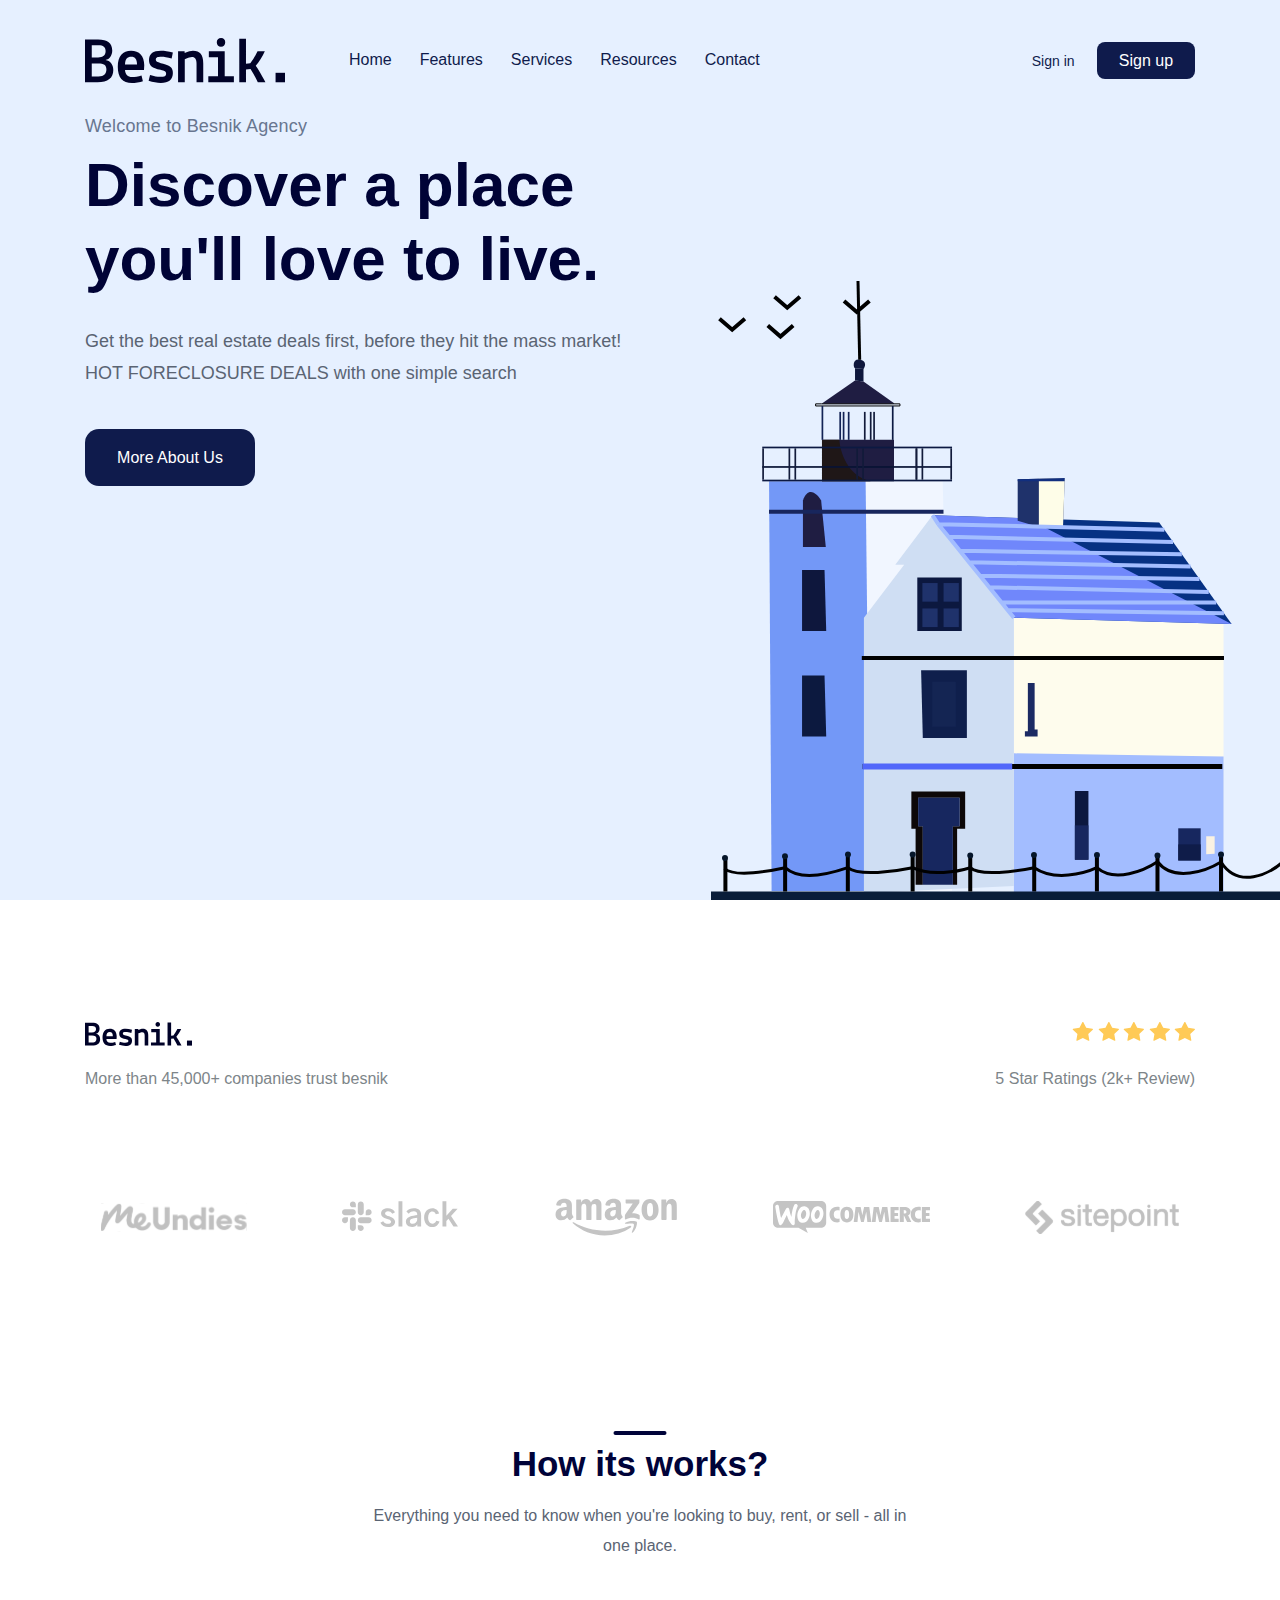
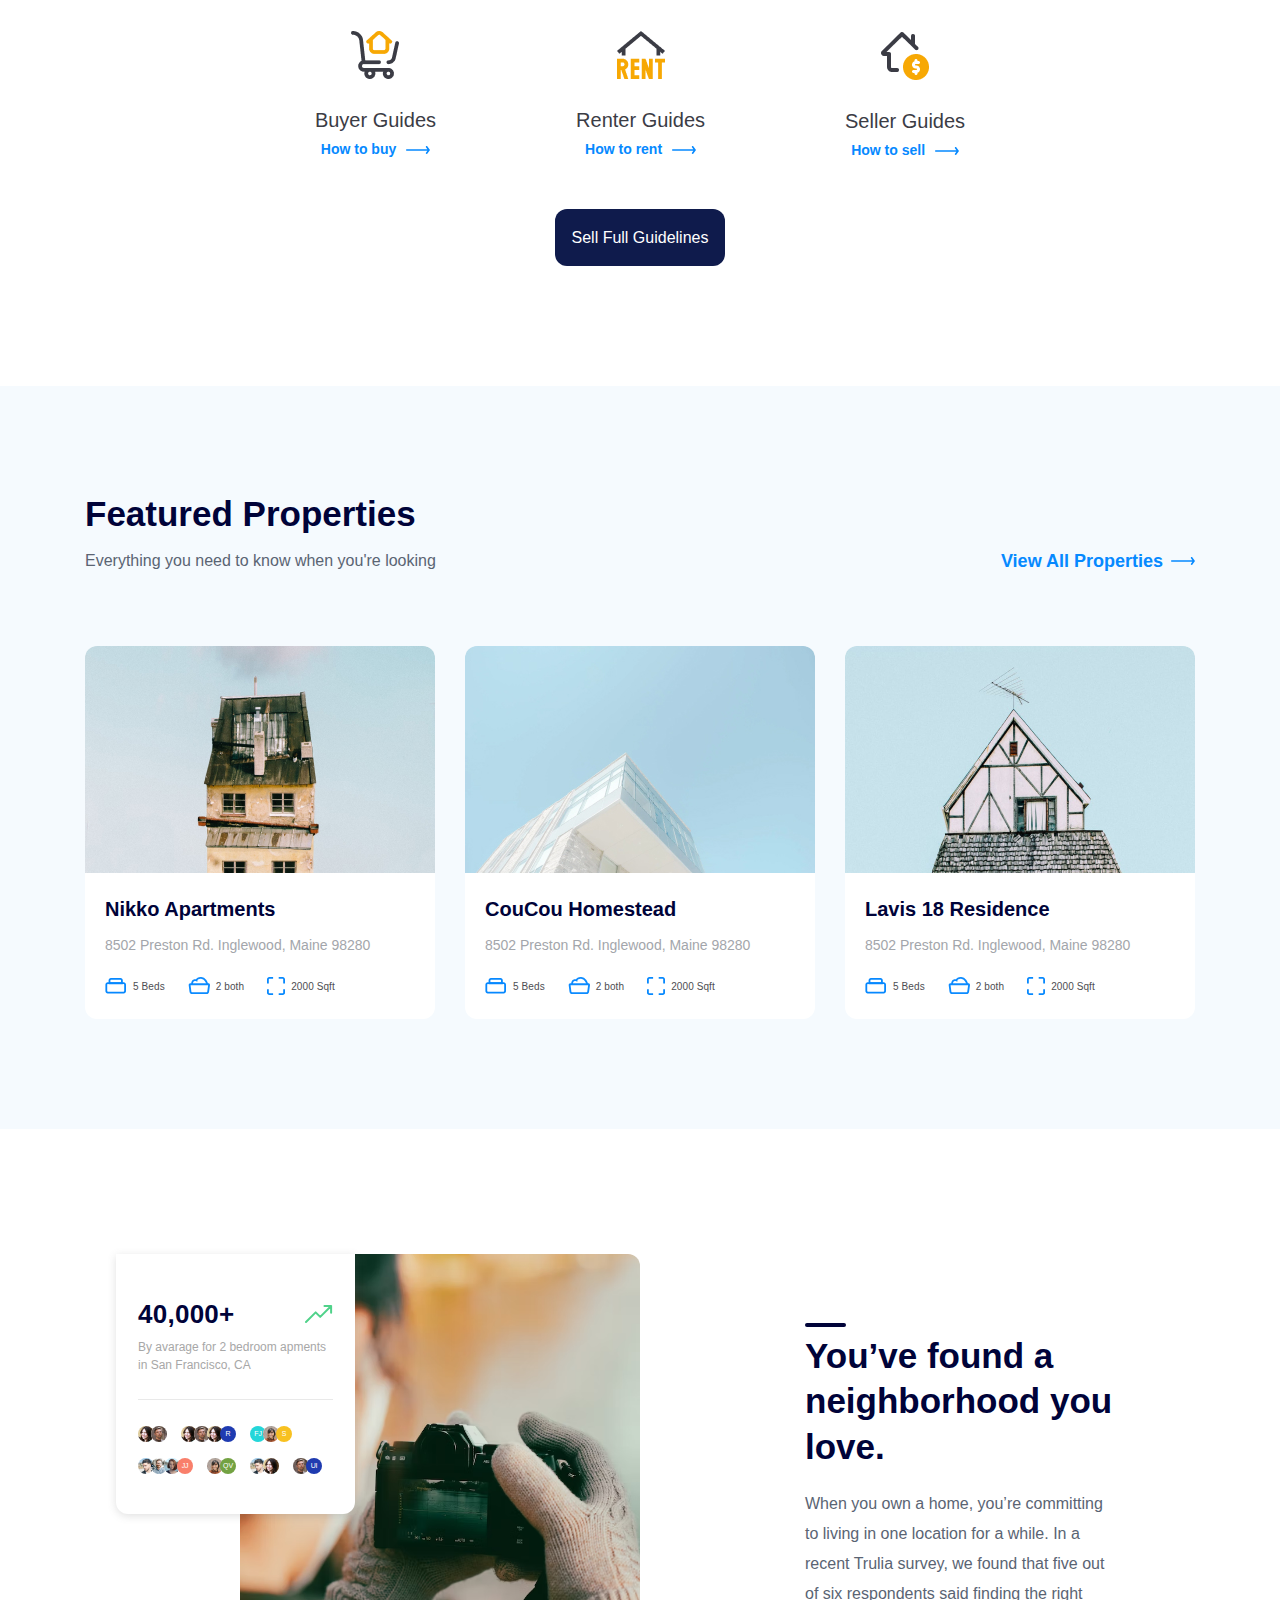
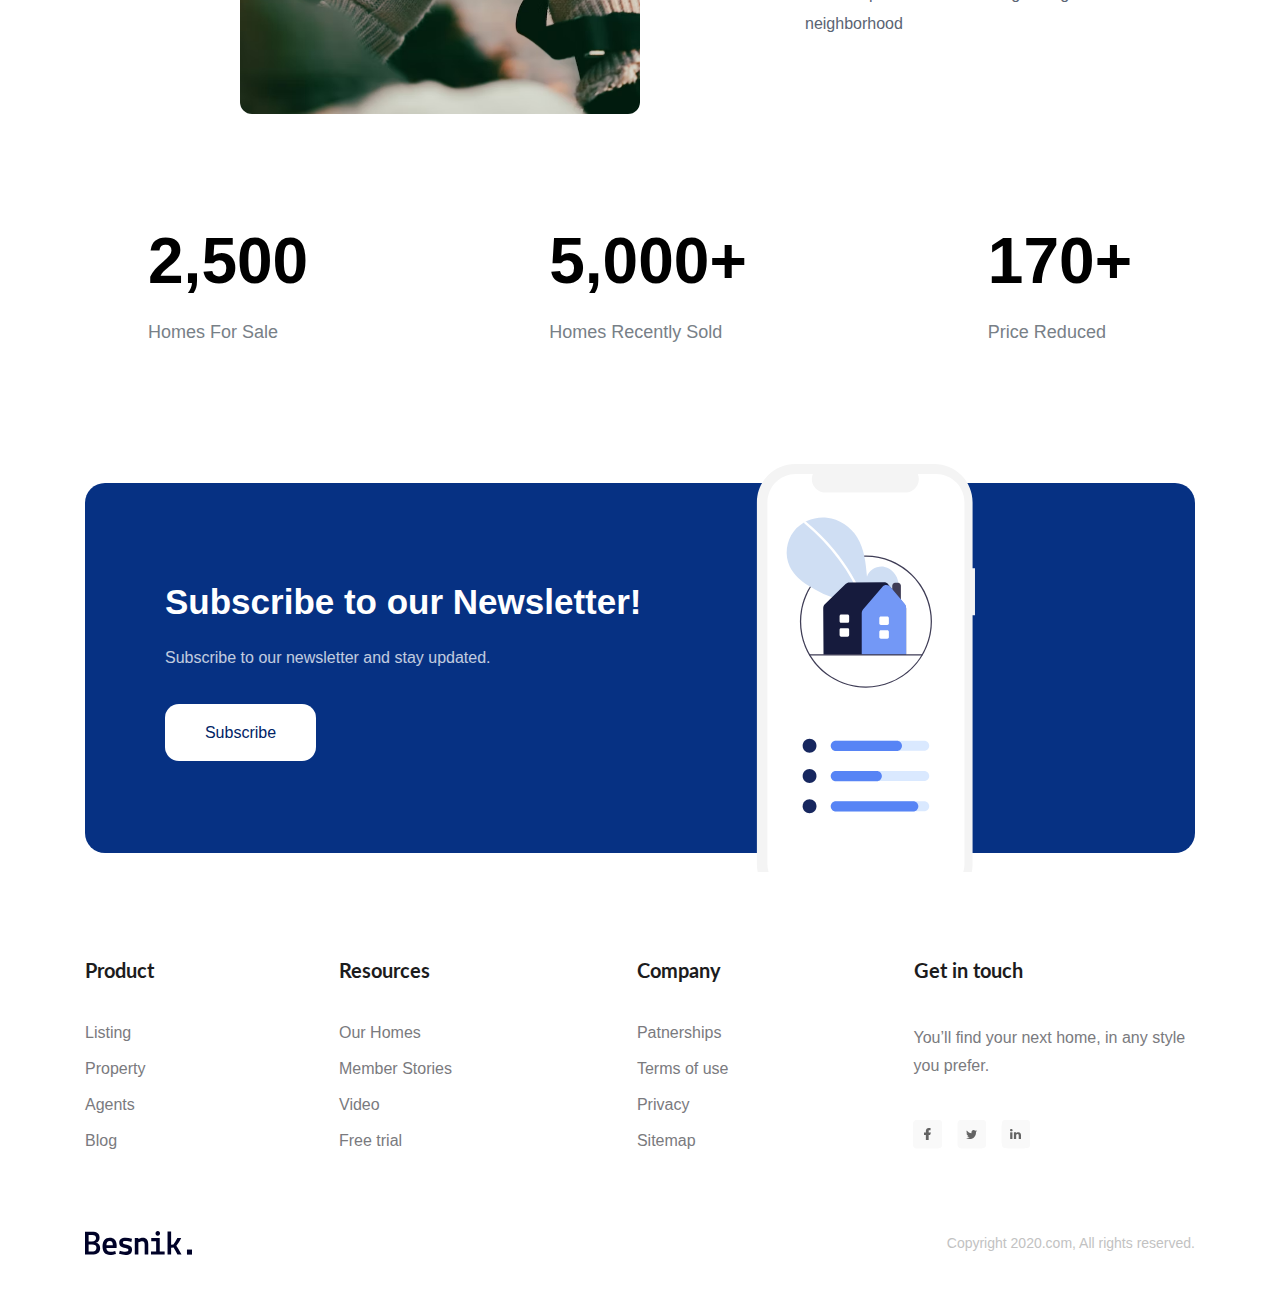
==== index.html @ 9bb5e550 "Initial commit" ====
<!DOCTYPE html>
<html lang="en">
  <head>
    <meta charset="UTF-8" />
    <meta http-equiv="X-UA-Compatible" content="IE=edge" />
    <meta name="viewport" content="width=device-width, initial-scale=1.0" />
    <title>Besnik</title>

    <!-- CSS Stylesheet -->
    <link rel="stylesheet" href="./assets/css/style.css" />

    <!-- Embed fonts -->
    <link rel="preconnect" href="https://fonts.googleapis.com" />
    <link rel="preconnect" href="https://fonts.gstatic.com" crossorigin />
    <link
      href="https://fonts.googleapis.com/css2?family=Lato:wght@700&display=swap"
      rel="stylesheet"
    />

    <!-- Icon -->
    <link rel="short icon" href="" />

    <!-- Font Awesome -->
    <link
      rel="stylesheet"
      href="https://cdnjs.cloudflare.com/ajax/libs/font-awesome/6.1.1/css/all.min.css"
    />
  </head>
  <body>
    <main>
      <!-- Header -->
      <header class="header">
        <div class="content">
          <nav class="navbar">
            <!-- Logo -->
            <img src="./assets/img/Logo.svg" alt="Besnik" width="200px" />

            <!-- Navigation -->
            <ul class="navbar__list">
              <li><a href="#!">Home</a></li>
              <li><a href="#!">Features</a></li>
              <li><a href="#!">Services</a></li>
              <li><a href="#!">Resources</a></li>
              <li><a href="#!">Contact</a></li>
            </ul>

            <!-- Action -->
            <div class="actions">
              <a href="#!" class="action-link">Sign in</a>
              <a href="#!" class="btn action-btn">Sign up</a>
            </div>
          </nav>

          <div class="hero">
            <div class="info">
              <p class="sub-title">Welcome to Besnik Agency</p>
              <h1 class="title">Discover a place you'll love to live.</h1>
              <p class="desc">
                Get the best real estate deals first, before they hit the mass
                market! HOT FORECLOSURE DEALS with one simple search
              </p>
              <a href="#!" class="btn hero-cta"> More About Us </a>
            </div>

            <img
              src="./assets/img/hero-img.svg"
              alt="Discover a place you'll love to live"
              class="hero-img"
            />
          </div>
        </div>
      </header>

      <!-- Clients -->
      <div class="clients">
        <div class="content">
          <div class="row">
            <!-- Logo -->
            <img src="./assets/img/Logo.svg" alt="Besnik" />

            <!-- Stars -->
            <div class="stars">
              <img src="./assets/img/star.svg" alt="star" />
              <img src="./assets/img/star.svg" alt="star" />
              <img src="./assets/img/star.svg" alt="star" />
              <img src="./assets/img/star.svg" alt="star" />
              <img src="./assets/img/star.svg" alt="star" />
            </div>
          </div>

          <div class="row row-desc">
            <p class="desc">More than 45,000+ companies trust besnik</p>
            <p class="desc">5 Star Ratings (2k+ Review)</p>
          </div>

          <div class="images">
            <img src="./assets/img/unides.svg" alt="client_1" />
            <img src="./assets/img/slack.svg" alt="client_2" />
            <img src="./assets/img/amazon.svg" alt="client_3" />
            <img src="./assets/img/commerce.svg" alt="client_4" />
            <img src="./assets/img/sitepoint.svg" alt="client_5" />
          </div>
        </div>
      </div>

      <!-- Guides -->
      <div class="guides">
        <div class="content">
          <h2 class="sub-title">How its works?</h2>
          <p class="desc">
            Everything you need to know when you're looking to buy, rent, or
            sell - all in one place.
          </p>

          <!-- List guide -->
          <ul class="guide-list">
            <li class="guide-item">
              <img
                src="./assets/img/Buyer_Guides.png"
                alt="Buyer"
                class="icon"
              />
              <h3 class="title">Buyer Guides</h3>
              <a href="#!" class="guide-item__link">
                <span>How to buy</span>
                <img
                  src="./assets/img/arrow_right.svg"
                  alt="Arrow right"
                  class="arrow"
                />
              </a>
            </li>
            <li class="guide-item">
              <img
                src="./assets/img/Renter_Guides.png"
                alt="Renter"
                class="icon"
              />
              <h3 class="title">Renter Guides</h3>
              <a href="#!" class="guide-item__link">
                <span>How to rent</span>
                <img
                  src="./assets/img/arrow_right.svg"
                  alt="Arrow right"
                  class="arrow"
                />
              </a>
            </li>
            <li class="guide-item">
              <img
                src="./assets/img/Seller_Guides.png"
                alt="Seller"
                class="icon"
              />
              <h3 class="title">Seller Guides</h3>
              <a href="#!" class="guide-item__link">
                <span>How to sell</span>
                <img
                  src="./assets/img/arrow_right.svg"
                  alt="Arrow right"
                  class="arrow"
                />
              </a>
            </li>
          </ul>

          <div class="guide-cta">
            <a href="#!" class="btn">Sell Full Guidelines</a>
          </div>
        </div>
      </div>

      <!-- Featured -->
      <div class="featured">
        <div class="content">
          <header>
            <h2 class="sub-title">Featured Properties</h2>
            <div class="row">
              <p class="desc">
                Everything you need to know when you're looking
              </p>
              <a href="#!" class="link">
                <span>View All Properties</span>
                <img
                  src="./assets/img/arrow_right.svg"
                  alt="arrow"
                  class="arrow"
                />
              </a>
            </div>
          </header>

          <div class="list">
            <!-- Featured item 1 -->
            <div class="item">
              <a href="#!" class="line-clamp">
                <img
                  src="./assets/img/featured-1.jpg"
                  alt="Nikko Apartments"
                  class="thumb"
                />
              </a>
              <div class="body">
                <h3 class="title">
                  <a href="#!">Nikko Apartments</a>
                </h3>
                <p class="desc line-clamp">
                  8502 Preston Rd. Inglewood, Maine 98280
                </p>
                <div class="info">
                  <img src="./assets/img/beds.svg" alt="" class="icon" />
                  <span class="label">5 Beds</span>

                  <img src="./assets/img/both.svg" alt="" class="icon" />
                  <span class="label">2 both</span>

                  <img src="./assets/img/sqft.svg" alt="" class="icon" />
                  <span class="label">2000 Sqft</span>
                </div>
              </div>
            </div>
            <!-- Featured item 2 -->
            <div class="item">
              <a href="#!">
                <img
                  src="./assets/img/featured-2.jpg"
                  alt="Nikko Apartments"
                  class="thumb"
                />
              </a>
              <div class="body">
                <h3 class="title">
                  <a href="#!">CouCou Homestead</a>
                </h3>
                <p class="desc line-clamp">
                  8502 Preston Rd. Inglewood, Maine 98280
                </p>
                <div class="info">
                  <img src="./assets/img/beds.svg" alt="" class="icon" />
                  <span class="label">5 Beds</span>

                  <img src="./assets/img/both.svg" alt="" class="icon" />
                  <span class="label">2 both</span>

                  <img src="./assets/img/sqft.svg" alt="" class="icon" />
                  <span class="label">2000 Sqft</span>
                </div>
              </div>
            </div>
            <!-- Featured item 3 -->
            <div class="item">
              <a href="#!">
                <img
                  src="./assets/img/featured-3.jpg"
                  alt="Nikko Apartments"
                  class="thumb"
                />
              </a>
              <div class="body">
                <h3 class="title">
                  <a href="#!">Lavis 18 Residence</a>
                </h3>
                <p class="desc line-clamp">
                  8502 Preston Rd. Inglewood, Maine 98280
                </p>
                <div class="info">
                  <img src="./assets/img/beds.svg" alt="" class="icon" />
                  <span class="label">5 Beds</span>

                  <img src="./assets/img/both.svg" alt="" class="icon" />
                  <span class="label">2 both</span>

                  <img src="./assets/img/sqft.svg" alt="" class="icon" />
                  <span class="label">2000 Sqft</span>
                </div>
              </div>
            </div>
          </div>
        </div>
      </div>

      <!-- Stats -->
      <div class="stats">
        <div class="content">
          <div class="row">
            <div class="img-block">
              <img
                class="image"
                src="./assets/img/stats.avif"
                alt="You’ve found a neighborhood you love."
              />

              <!-- Trend -->
              <div class="stats-trend">
                <div class="row">
                  <strong class="value">40,000+</strong>
                  <img
                    src="./assets/img/arrow-trend-up.svg"
                    alt="arrow-trend-up"
                    class="icon"
                  />
                </div>
                <p class="desc">
                  By avarage for 2 bedroom apments in San Francisco, CA
                </p>
                <div class="separate"></div>
                <div class="avatar-block">
                  <div class="avatar-group">
                    <img
                      src="./assets/img/avatar-1.jpg"
                      alt="avatar-1"
                      class="avatar"
                    />
                    <img
                      src="./assets/img/avatar-2.jpg"
                      alt="avatar-2"
                      class="avatar"
                    />
                  </div>
                  <div class="avatar-group">
                    <img
                      src="./assets/img/avatar-1.jpg"
                      alt="avatar-1"
                      class="avatar"
                    />
                    <img
                      src="./assets/img/avatar-2.jpg"
                      alt="avatar-2"
                      class="avatar"
                    />
                    <img
                      src="./assets/img/avatar-1.jpg"
                      alt="avatar-3"
                      class="avatar"
                    />
                    <div class="avatar" style="--bg-color: #1f3bb1">R</div>
                  </div>
                  <div class="avatar-group">
                    <div class="avatar" style="--bg-color: #24d6d9">FJ</div>
                    <img
                      src="./assets/img/avatar-6.jpg"
                      alt=""
                      class="avatar"
                    />
                    <div class="avatar" style="--bg-color: #f8c120">S</div>
                  </div>
                  <div class="avatar-group">
                    <img
                      src="./assets/img/avatar-5.jpg"
                      alt=""
                      class="avatar"
                    />
                    <img
                      src="./assets/img/avatar-4.jpg"
                      alt=""
                      class="avatar"
                    />
                    <img
                      src="./assets/img/avatar-3.jpg"
                      alt=""
                      class="avatar"
                    />
                    <div class="avatar" style="--bg-color: #f97f6b">JJ</div>
                  </div>
                  <div class="avatar-group">
                    <img
                      src="./assets/img/avatar-6.jpg"
                      alt=""
                      class="avatar"
                    />
                    <div class="avatar" style="--bg-color: #73a242">QV</div>
                  </div>
                  <div class="avatar-group">
                    <img
                      src="./assets/img/avatar-5.jpg"
                      alt=""
                      class="avatar"
                    />
                    <img
                      src="./assets/img/avatar-1.jpg"
                      alt=""
                      class="avatar"
                    />
                  </div>
                  <div class="avatar-group">
                    <img
                      src="./assets/img/avatar-2.jpg"
                      alt=""
                      class="avatar"
                    />
                    <div class="avatar" style="--bg-color: #1f3bb0">UI</div>
                  </div>
                </div>
              </div>
            </div>

            <div class="info">
              <h2 class="sub-title">You’ve found a neighborhood you love.</h2>
              <p class="desc">
                When you own a home, you’re committing to living in one location
                for a while. In a recent Trulia survey, we found that five out
                of six respondents said finding the right neighborhood
              </p>
            </div>
          </div>

          <div class="row row-qty">
            <div class="qty-item">
              <strong class="qty">2,500</strong>
              <p class="qty-desc">Homes For Sale</p>
            </div>
            <div class="qty-item">
              <strong class="qty">5,000+</strong>
              <p class="qty-desc">Homes Recently Sold</p>
            </div>
            <div class="qty-item">
              <strong class="qty">170+</strong>
              <p class="qty-desc">Price Reduced</p>
            </div>
          </div>
        </div>
      </div>

      <!-- Subscription -->
      <div class="subscription">
        <div class="content">
          <div class="body">
            <div class="info">
              <h2 class="sub-title line-clamp">Subscribe to our Newsletter!</h2>
              <p class="desc line-clamp" style="--line-clamp: 3">
                Subscribe to our newsletter and stay updated.
              </p>
              <a href="#!" class="btn">Subscribe</a>
            </div>
            <img src="./assets/img/newletter.svg" alt="" class="image" />
          </div>
        </div>
      </div>

      <!-- Footer -->
      <footer class="footer">
        <div class="content">
          <!-- footer top -->
          <div class="row row-top">
            <!-- Product column -->
            <div class="column">
              <h3 class="heading">Product</h3>
              <ul class="list">
                <li class="item">
                  <a href="" class="link">Listing</a>
                </li>
                <li class="item">
                  <a href="" class="link">Property</a>
                </li>
                <li class="item">
                  <a href="" class="link">Agents</a>
                </li>
                <li class="item">
                  <a href="" class="link">Blog</a>
                </li>
              </ul>
            </div>
            <!-- Resources column -->
            <div class="column">
              <h3 class="heading">Resources</h3>
              <ul class="list">
                <li class="item">
                  <a href="" class="link">Our Homes</a>
                </li>
                <li class="item">
                  <a href="" class="link">Member Stories</a>
                </li>
                <li class="item">
                  <a href="" class="link">Video</a>
                </li>
                <li class="item">
                  <a href="" class="link">Free trial</a>
                </li>
              </ul>
            </div>
            <!-- Company column -->
            <div class="column">
              <h3 class="heading">Company</h3>
              <ul class="list">
                <li class="item">
                  <a href="" class="link">Patnerships</a>
                </li>
                <li class="item">
                  <a href="" class="link">Terms of use</a>
                </li>
                <li class="item">
                  <a href="" class="link">Privacy</a>
                </li>
                <li class="item">
                  <a href="" class="link">Sitemap</a>
                </li>
              </ul>
            </div>
            <div class="column">
              <h3 class="heading">Get in touch</h3>
              <p class="desc">
                You’ll find your next home, in any style you prefer.
              </p>
              <div class="social">
                <a href="#!" class="social-link">
                  <img src="./assets/img/facebook.svg" alt="" />
                </a>
                <a href="#!" class="social-link">
                  <img src="./assets/img/twitter.svg" alt="" />
                </a>
                <a href="#!" class="social-link">
                  <img src="./assets/img/linkendln.svg" alt="" />
                </a>
              </div>
            </div>
          </div>

          <!-- footer top -->
          <div class="row row-bottom">
            <img src="./assets/img/Logo.svg" alt="Besnik." class="logo" />
            <p class="copyright">Copyright 2020.com, All rights reserved.</p>
          </div>
        </div>
      </footer>

    </main>
  </body>
</html>
---- assets/css/style.css ----
* {
  box-sizing: border-box;
  padding: 0;
  margin: 0;
}

:root {
  --primary-color: #0f1b4c;
}

html {
  font-size: 62.5%;
}

body {
  font-size: 1.6rem;
  font-family: "Poppins", sans-serif;
}

a {
  text-decoration: none;
}

ul {
  list-style: none;
}

.btn {
  display: inline-block;
  min-width: 98px;
  background-color: var(--primary-color);
  border-radius: 14px;
  font-weight: 500;
  font-size: 1.6rem;
  line-height: 2.1rem;
  text-align: center;
  color: #fff;
  padding: 18px 16px;
}

.btn:hover {
  opacity: 0.9;
}

.line-clamp {
  display: -webkit-box;
  -webkit-line-clamp: var(--line-clamp, 2);
  -webkit-box-orient: vertical;
  overflow: hidden;
}

/* Common */
.content {
  width: 1110px;
  max-width: calc(100% - 48px);
  margin: 0 auto;
}

/* ----------------------
        HEADER
------------------------*/
.header {
  position: relative;
  background-color: #e6f0ff;
  height: 100vh;
}

.navbar {
  display: flex;
  align-items: center;
  padding-top: 38px;
}

.navbar__list {
  display: flex;
  margin-left: 50px;
}

.navbar__list > li > a {
  font-weight: 500;
  font-size: 1.6rem;
  color: var(--primary-color);
  display: block;
  padding: 8px 14px;
}

.navbar__list > li > a:hover {
  text-decoration: underline;
  color: red;
}

.navbar .actions {
  margin-left: auto;
}

.navbar .action-link {
  font-weight: 500;
  font-size: 1.4rem;
  color: var(--primary-color);
}

.navbar .action-btn {
  padding: 8px 16px;
  margin-left: 18px;
  border-radius: 8px;
}

.hero {
  margin-top: 30px;
}

.hero .info {
  width: 51%;
}

.hero .sub-title {
  font-weight: 500;
  font-size: 1.8rem;
  line-height: 1.5;
  letter-spacing: 0.01em;
  color: #687690;
}

.hero .title {
  margin-top: 8px;
  font-weight: 700;
  font-size: 6.2rem;
  line-height: 1.19;
  color: #000336;
}

.hero .desc {
  margin-top: 30px;
  font-weight: 400;
  font-size: 1.8rem;
  line-height: 1.78;
  color: #5a6473;
}

.hero-cta {
  min-width: 170px;
  margin-top: 40px;
}

.hero-img {
  position: absolute;
  right: calc((100vw - 1110px) / 2 - 100px);
  bottom: 0;
}

/* ----------------------
        CLIENTS
------------------------*/
.clients {
  margin-top: 79px;
  padding: 43px 0 64px;
}

.clients .row {
  display: flex;
  justify-content: space-between;
}

.clients .desc {
  font-weight: 500;
  font-size: 1.6rem;
  line-height: 1.25;
  color: #7d8589;
}

.clients .row-desc {
  margin-top: 23px;
}

.clients .images {
  display: flex;
  align-items: center;
  justify-content: space-between;
  margin-top: 96px;
}

.clients .images > img {
  padding: 12px 16px;
  border-radius: 10px;
}

.clients .images > img:hover {
  box-shadow: rgba(50, 50, 93, 0.25) 0px 50px 100px -20px,
    rgba(0, 0, 0, 0.3) 0px 30px 60px -30px,
    rgba(10, 37, 64, 0.35) 0px -2px 6px 0px inset;
}

/* ----------------------
        GUIDES
------------------------*/
.guides {
  margin-top: 40px;
  padding: 93px 0 79px;
}

.guides .sub-title {
  position: relative;
  font-weight: 600;
  font-size: 3.5rem;
  line-height: 1;
  text-align: center;
  color: #000339;
}

.guides .sub-title::before {
  content: "";
  position: absolute;
  top: -15px;
  display: inline-block;
  width: 53px;
  height: 4px;
  border-radius: 12px;
  background-color: #000339;
  left: 50%;
  transform: translateX(-50%);
}

.guides .desc {
  width: 540px;
  max-width: 100%;
  margin: 20px auto 0;
  font-weight: 400;
  font-size: 1.6rem;
  line-height: 1.88;
  text-align: center;
  color: #5a6473;
}

.guide-list {
  display: flex;
  margin-top: 70px;
  justify-content: center;
}

.guide-item {
  margin: 0 70px;
  text-align: center;
}

.guide-item .title {
  margin-top: 26px;
  font-weight: 500;
  font-size: 2rem;
  line-height: 1.1;
  color: #3b3c45;
}

.guide-item__link {
  margin-top: 10px;
  display: inline-block;
  font-weight: 600;
  font-size: 1.4rem;
  color: #0689ff;
}

.guide-item .arrow {
  margin-left: 6px;
}

.guide-cta {
  display: flex;
  justify-content: center;
  margin-top: 50px;
}

.guide-cta .btn {
  min-width: 170px;
  border-radius: 12px;
}

/* ----------------------
        FEATURED
------------------------*/
.featured {
  margin-top: 41px;
  padding: 110px 0;
  background: #f5fafe;
}

.featured .sub-title {
  font-weight: 600;
  font-size: 3.5rem;
  line-height: 1;
  color: #000339;
}

.featured .row {
  display: flex;
  justify-content: space-between;
  margin-top: 15px;
}

.featured .desc {
  font-weight: 400;
  font-size: 1.6rem;
  line-height: 1.88;
  color: #5a6473;
}

.featured .link {
  display: flex;
  align-items: center;
  font-weight: 600;
  font-size: 1.8rem;
  color: #0689ff;
}

.featured .link .arrow {
  margin-left: 8px;
}

.featured .list {
  display: flex;
  gap: 30px;
  margin-top: 70px;
}

.featured .item {
  flex: 1;
  background: #fff;
  border-radius: 12px;
}

.featured .item > a {
  display: block;
  overflow: hidden;
  border-top-left-radius: 12px;
  border-top-right-radius: 12px;
}

.featured .item .thumb {
  width: 100%;
  height: 227px;
  object-fit: cover;
}

.featured .item .thumb:hover {
  transform: scale(1.2);
}

.featured .item .body {
  padding: 17px 20px 24px;
}

.featured .item .title a {
  font-weight: 600;
  font-size: 2rem;
  line-height: 1.5;
  color: #000339;
}

.featured .item .desc {
  --line-clamp: 3;
  margin-top: 11px;
  font-weight: 500;
  font-size: 1.4rem;
  line-height: 1.5;
  color: #a3a6ab;
  word-break: break-all;
}

.featured .item .info {
  display: flex;
  align-items: center;
  margin-top: 21px;
}

.featured .item .icon {
  margin-left: 23px;
}

.featured .item .icon:first-child {
  margin-left: 0;
}

.featured .item .label {
  margin-left: 6px;
  font-weight: 500;
  font-size: 1rem;
  letter-spacing: 0.01em;
  color: #4d4d52;
}

/* ----------------------
        STATS
------------------------*/
.stats {
  margin-top: 75px;
  padding: 50px 0;
}

.stats .content {
  width: 1048px;
}

.stats .row {
  display: flex;
}

.stats .img-block,
.stats .info {
  width: 50%;
}

.stats .img-block {
  position: relative;
}

.stats .info {
  padding: 79px 0 0 165px;
}

.stats-trend {
  position: absolute;
  width: 239px;
  top: 0;
  left: 0;
  border-radius: 0px 0px 12px 12px;
  padding: 45px 22px 40px;
  background: #fff;
  box-shadow: rgba(99, 99, 99, 0.2) 0px 2px 8px 0px;
}

.stats-trend .value {
  font-weight: 700;
  font-size: 2.6rem;
  letter-spacing: 0.01em;
  color: #000339;
}

.stats-trend .icon {
  margin-left: auto;
}

.stats-trend .desc {
  margin-top: 8px;
  font-weight: 400;
  font-size: 1.2rem;
  line-height: 1.5;
  color: #a7a7a7;
}

.stats-trend .separate {
  height: 1.2px;
  margin-top: 25px;
  background-color: #e9e9e9;
}

.stats-trend .avatar-block {
  margin-top: 26px;
  display: flex;
  flex-wrap: wrap;
  gap: 16px 14px;
}

.stats-trend .avatar-group {
  display: flex;
}

.stats-trend .avatar {
  width: 16px;
  height: 16px;
  margin-left: -3px;
  object-fit: cover;
  border-radius: 50%;
  background: var(--bg-color, #fff);
  font-weight: 450;
  font-size: 0.7rem;
  line-height: 16px;
  text-align: center;
  letter-spacing: -0.02em;
  color: #ffffff;
}

.stats .avatar:first-child {
  margin-left: 0;
}

.stats .img-block .image {
  display: block;
  margin-left: auto;
  width: 400px;
  height: 460px;
  border-radius: 12px;
  object-fit: cover;
}

.stats .sub-title {
  position: relative;
  font-weight: 600;
  font-size: 3.5rem;
  line-height: 1.29;
  color: #000339;
}

.stats .sub-title::before {
  position: absolute;
  left: 0;
  top: -10px;
  content: "";
  display: block;
  width: 41px;
  height: 4px;
  border-radius: 12px;
  background: #000339;
}

.stats .info .desc {
  width: 309px;
  margin-top: 20px;
  font-weight: 400;
  font-size: 1.6rem;
  line-height: 1.88;
  color: #5a6473;
}

.stats .row-qty {
  margin-top: 110px;
  justify-content: space-between;
  padding: 0 32px;
}

.stats .qty {
  font-weight: 600;
  font-size: 6.4rem;
  color: #000;
}

.stats .qty-desc {
  margin-top: 24px;
  font-weight: 500;
  font-size: 1.8rem;
  color: #788087;
}

/* ----------------------
        SUBCRIPTION
------------------------*/
.subscription {
  margin-top: 90px;
}

.subscription .body {
  position: relative;
  display: flex;
  align-items: center;
  height: 370px;
  background: #063183;
  border-radius: 20px;
}

.subscription .info {
  padding: 0 80px;
  width: 671px;
}

.subscription .sub-title {
  font-weight: 600;
  font-size: 3.5rem;
  line-height: 1.5;
  color: #fff;
}

.subscription .desc {
  margin-top: 15px;
  font-weight: 400;
  font-size: 1.6rem;
  color: #fff;
  line-height: 1.88;
  opacity: 0.75;
}

.subscription .btn {
  margin-top: 30px;
  min-width: 151px;
  background: #fff;
  color: #002366;
}

.subcription .image {
  position: absolute;
  bottom: 0;
  right: 221px;
}

/* ----------------------
        FOOTER
------------------------*/
.footer {
  margin-top: 55px;
  padding: 50px 0 58px;
}

.footer .row {
  display: flex;
}

.footer .row-top {
  gap: 185px;
}

.footer .heading {
  font-family: "Lato", sans-serif;
  font-weight: 700;
  font-size: 2rem;
  color: #1c1c1d;
}

.footer .list,
.footer .desc {
  margin-top: 42px;
}

.footer .item {
  margin-top: 18px;
}

.footer .item .link,
.footer .desc {
  font-weight: 400;
  font-size: 1.6rem;
  color: #7a7a7e;
  white-space: nowrap;
}

.footer .desc {
  white-space: normal;
  line-height: 1.75;
}

.footer .social {
  display: flex;
  margin-top: 40px;
}

.footer .social-link {
  display: flex;
  align-items: center;
  justify-content: center;
  width: 28px;
  height: 28px;
  border-radius: 3px;
  background: #f9f9f9;
}

.footer .social-link + .social-link {
  margin-left: 16px;
}

.footer .row-bottom {
  display: flex;
  align-items: center;
  justify-content: space-between;
  margin-top: 81px;
}

.footer .copyright {
  font-weight: 400;
  font-size: 1.4rem;
  color: #c2c2c2;
}
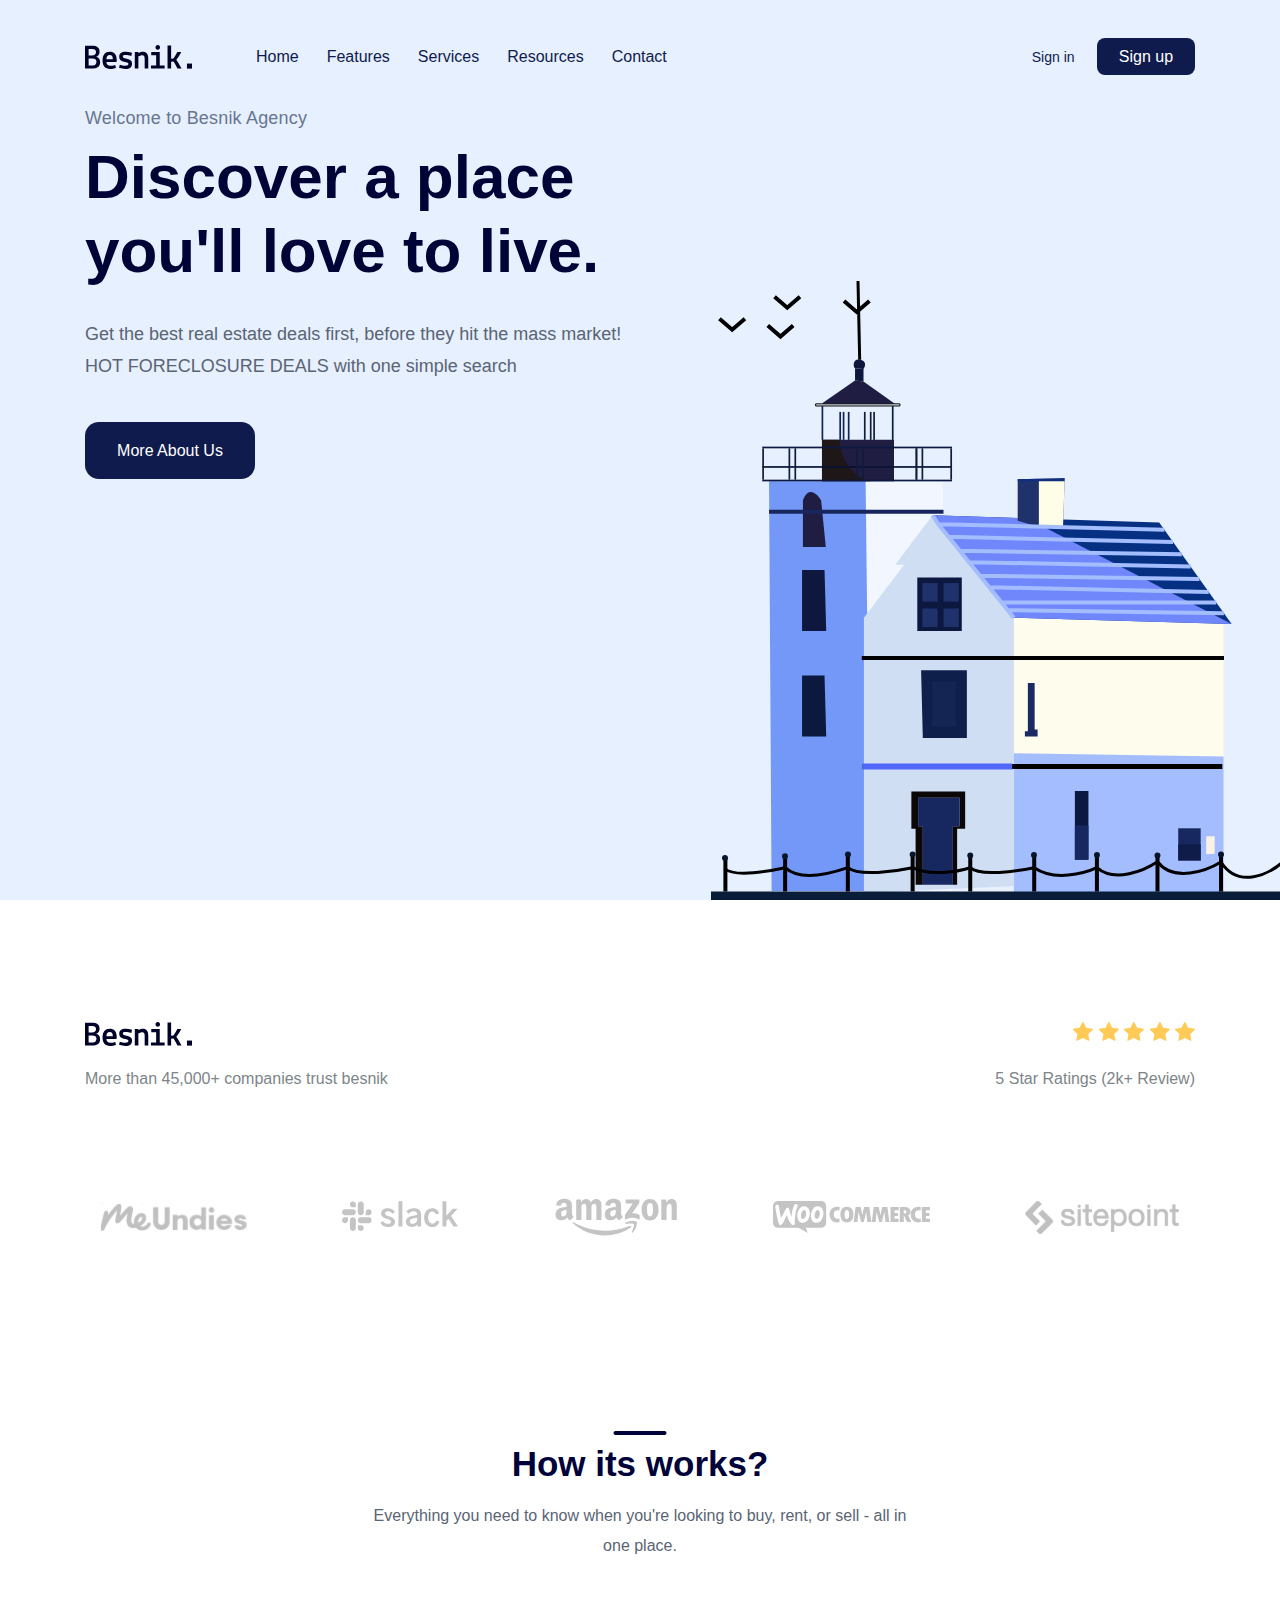
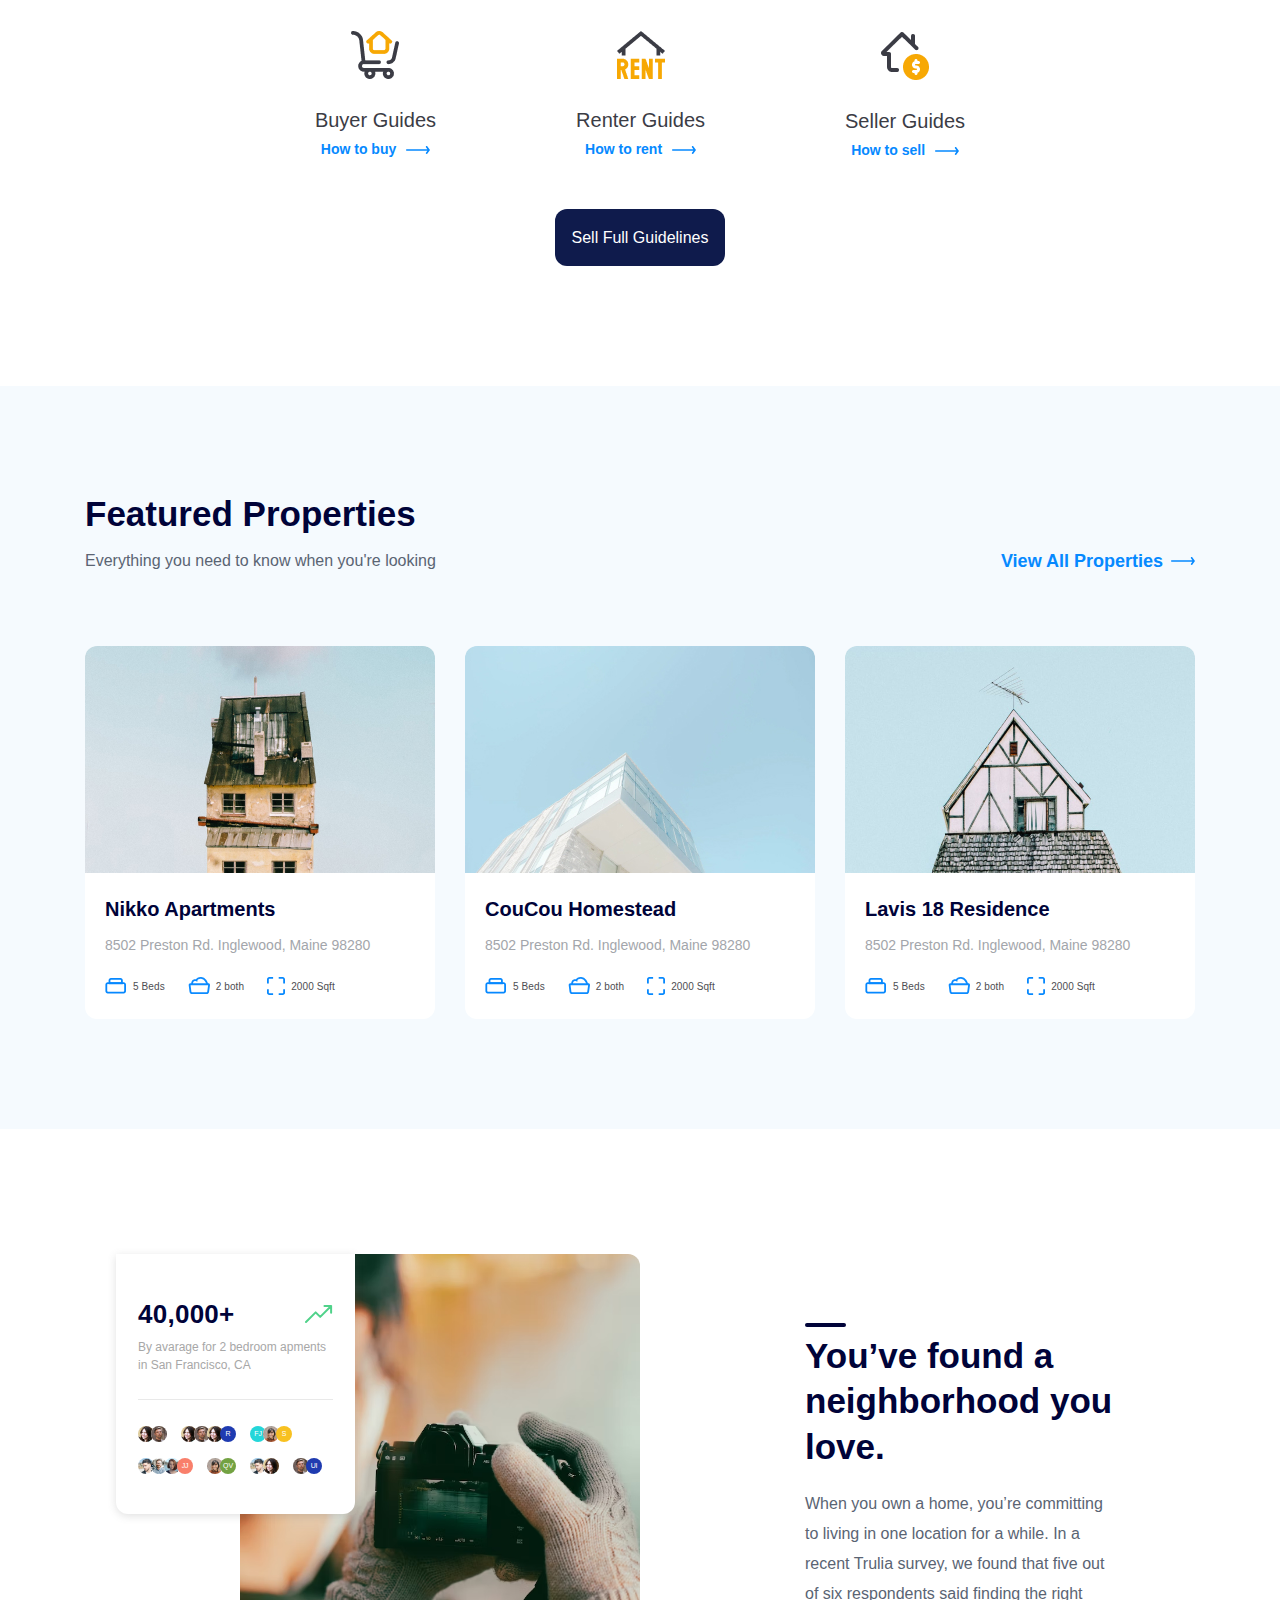
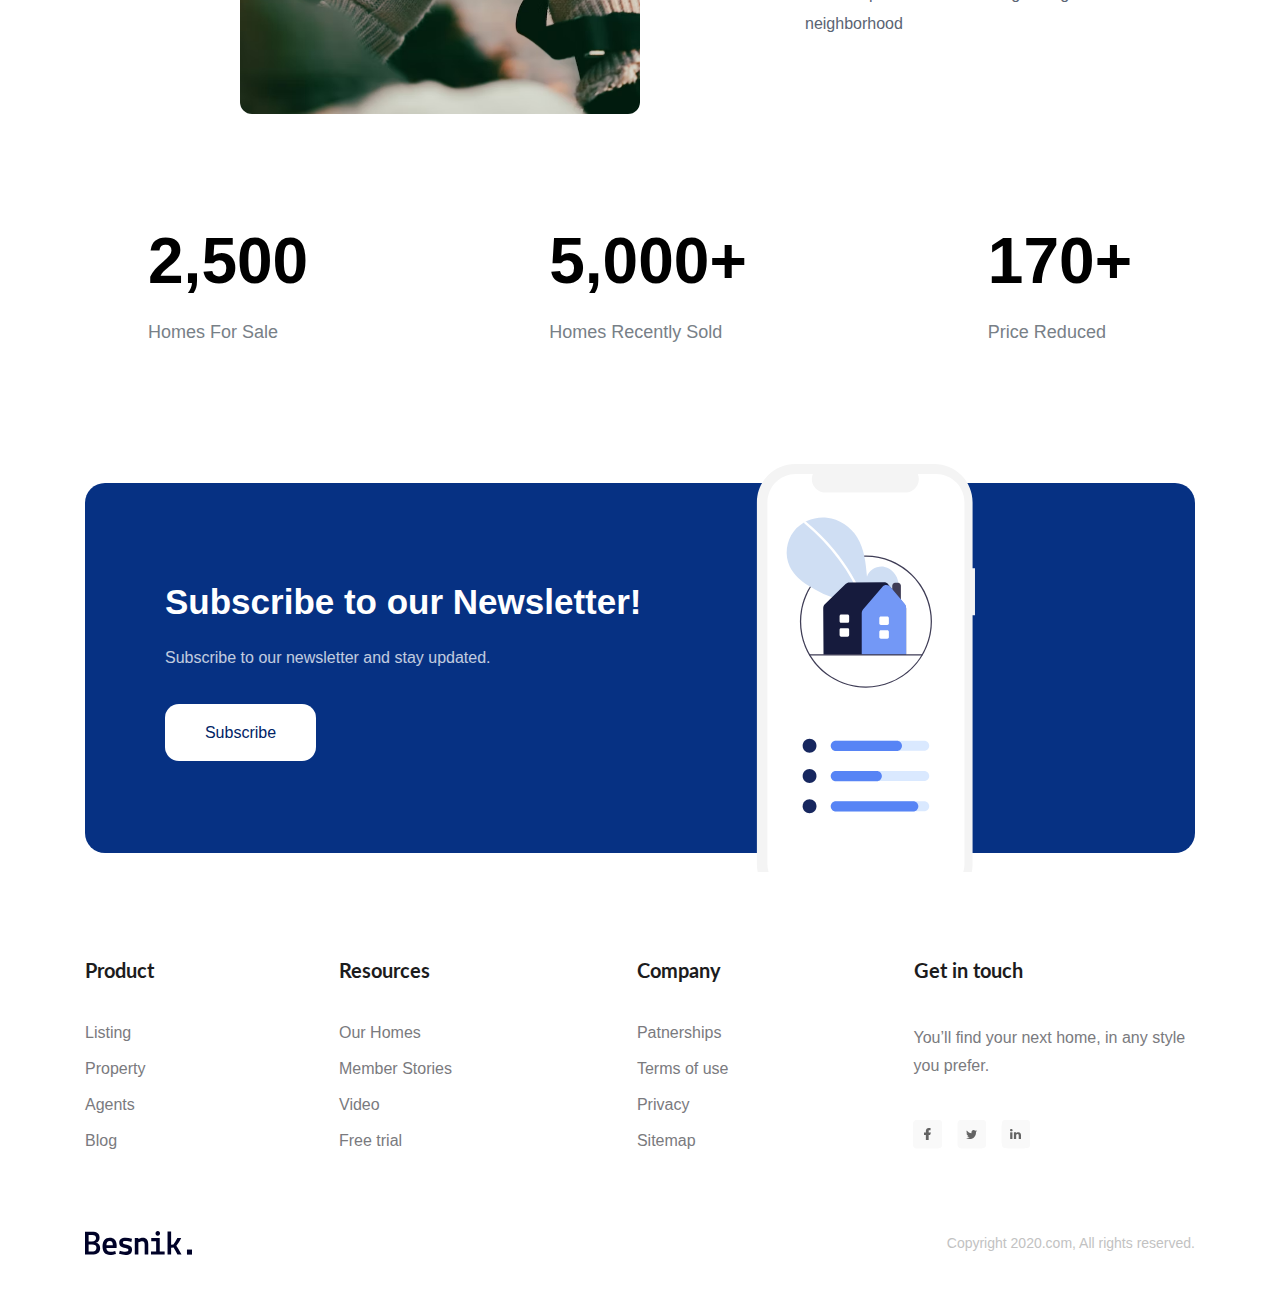
==== commit 4010d83f: "NS commit" ====
--- a/index.html
+++ b/index.html
@@ -9,6 +9,9 @@
     <!-- CSS Stylesheet -->
     <link rel="stylesheet" href="./assets/css/style.css" />
 
+    <!-- jQuery -->
+    <script src="https://cdnjs.cloudflare.com/ajax/libs/jquery/3.6.0/jquery.min.js"></script>
+
     <!-- Embed fonts -->
     <link rel="preconnect" href="https://fonts.googleapis.com" />
     <link rel="preconnect" href="https://fonts.gstatic.com" crossorigin />
@@ -17,14 +20,14 @@
       rel="stylesheet"
     />
 
-    <!-- Icon -->
-    <link rel="short icon" href="" />
-
     <!-- Font Awesome -->
     <link
       rel="stylesheet"
       href="https://cdnjs.cloudflare.com/ajax/libs/font-awesome/6.1.1/css/all.min.css"
     />
+
+    <!-- Icon -->
+    <link rel="short icon" href="" />
   </head>
   <body>
     <main>
@@ -33,7 +36,7 @@
         <div class="content">
           <nav class="navbar">
             <!-- Logo -->
-            <img src="./assets/img/Logo.svg" alt="Besnik" width="200px" />
+            <img src="./assets/img/Logo.svg" alt="Besnik" />
 
             <!-- Navigation -->
             <ul class="navbar__list">
@@ -521,8 +524,9 @@
             <p class="copyright">Copyright 2020.com, All rights reserved.</p>
           </div>
         </div>
+        <a id="gototop" href="#!"><i class="fas fa-angle-up"></i></a>
       </footer>
-
     </main>
+    <script src="./js/main.js"></script>
   </body>
 </html>
--- a/assets/css/style.css
+++ b/assets/css/style.css
@@ -23,6 +23,22 @@
 
 ul {
   list-style: none;
+}
+
+#gototop {
+  position: fixed;
+  background: #063183;
+  color: #f9f9f9;
+  font-size: 2.4rem;
+  right: 25px;
+  bottom: 70px;
+  z-index: 999999;
+  width: 50px;
+  height: 50px;
+  border-radius: 20px;
+  text-align: center;
+  line-height: 53px;
+  opacity: 0.8;
 }
 
 .btn {
@@ -182,6 +198,7 @@
 .clients .images > img {
   padding: 12px 16px;
   border-radius: 10px;
+  cursor: pointer;
 }
 
 .clients .images > img:hover {
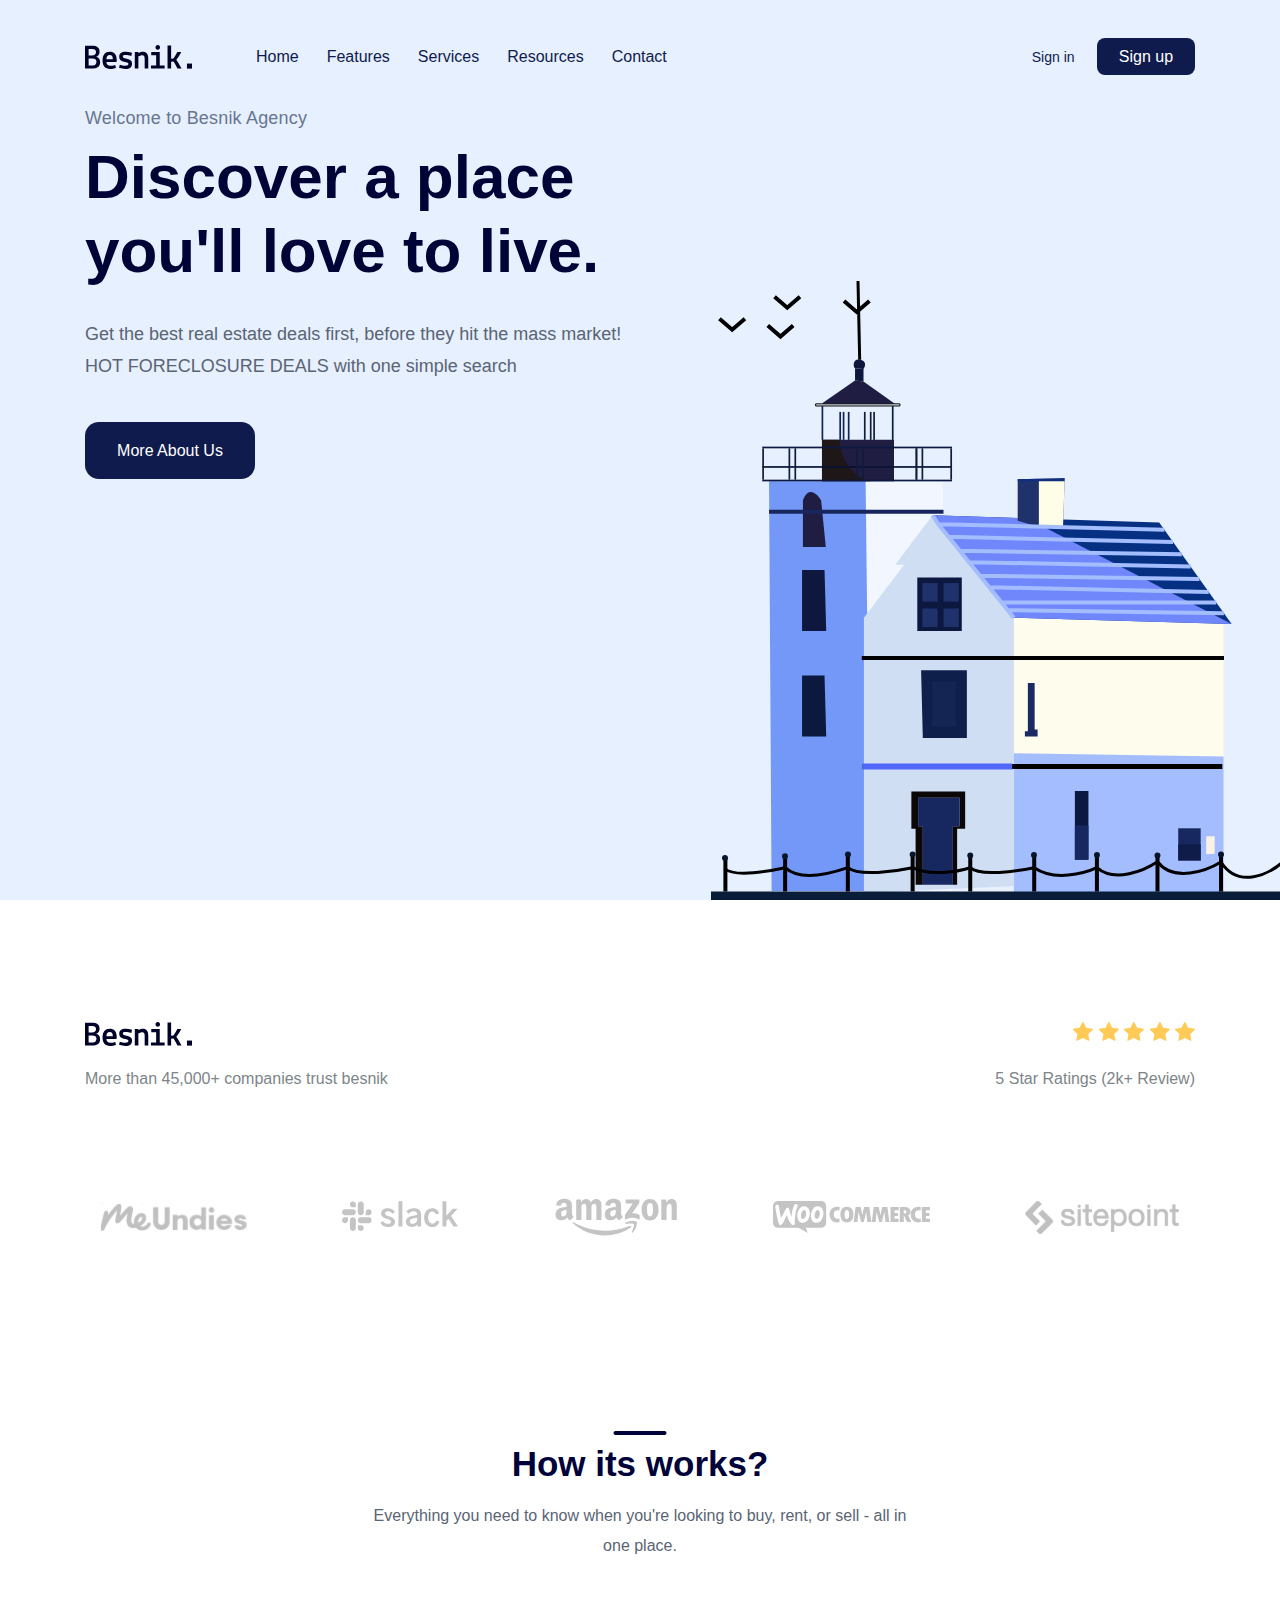
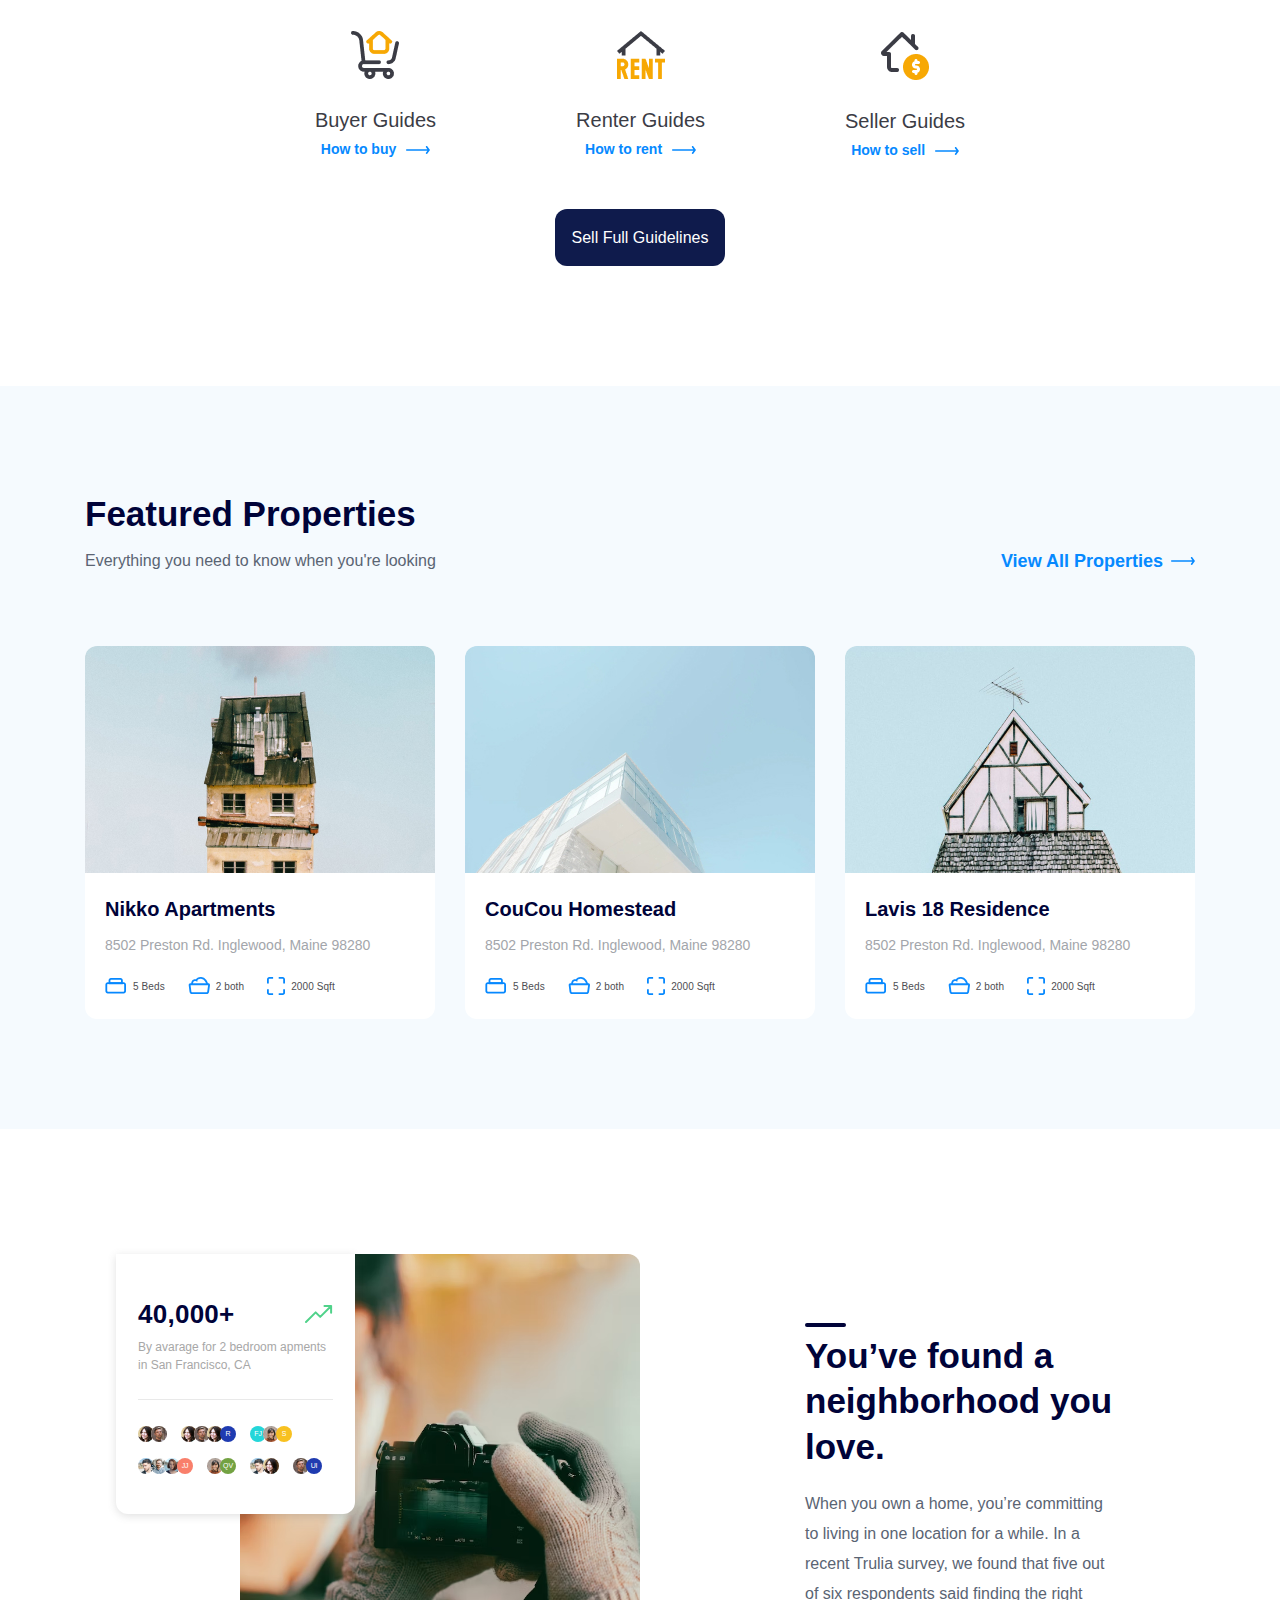
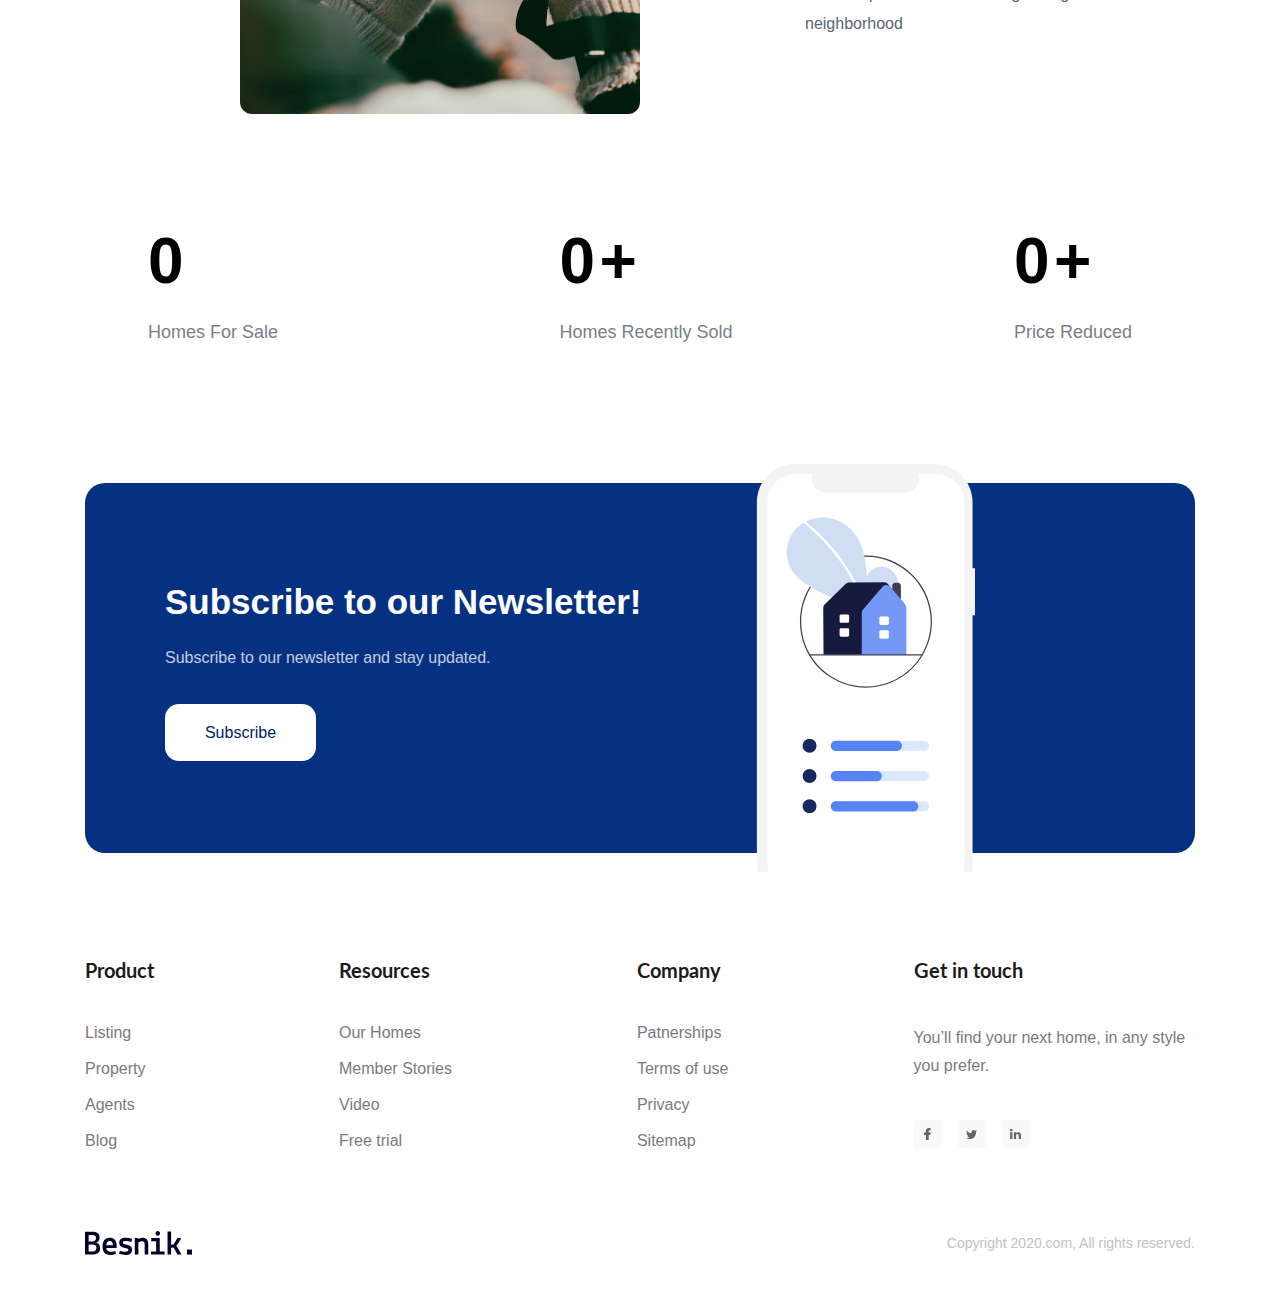
==== commit e03f215f: "NS commit" ====
--- a/index.html
+++ b/index.html
@@ -409,15 +409,17 @@
 
           <div class="row row-qty">
             <div class="qty-item">
-              <strong class="qty">2,500</strong>
+              <strong class="qty" id="sale">0</strong>
               <p class="qty-desc">Homes For Sale</p>
             </div>
             <div class="qty-item">
-              <strong class="qty">5,000+</strong>
+              <strong class="qty" id="sold">0</strong>
+              <span class="qty">+</span>
               <p class="qty-desc">Homes Recently Sold</p>
             </div>
             <div class="qty-item">
-              <strong class="qty">170+</strong>
+              <strong class="qty" id="reduced">0</strong>
+              <span class="qty">+</span>
               <p class="qty-desc">Price Reduced</p>
             </div>
           </div>
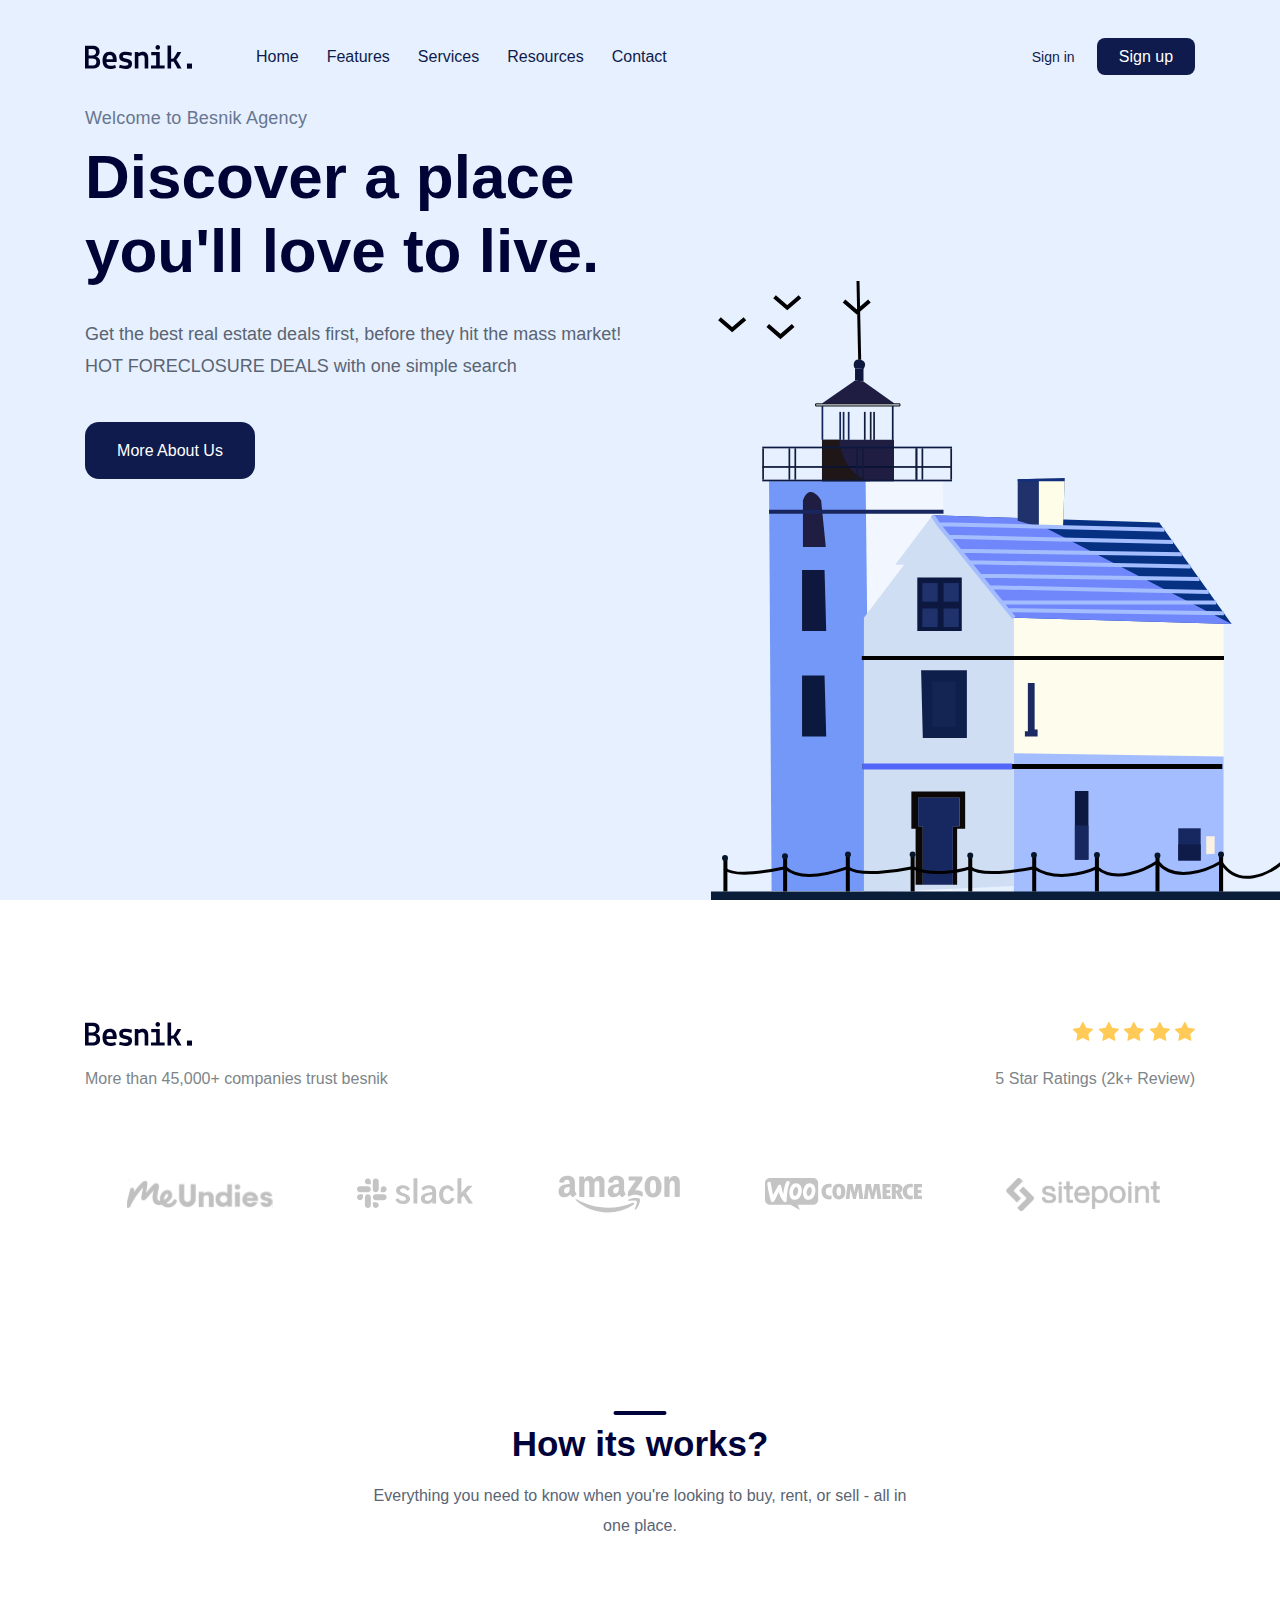
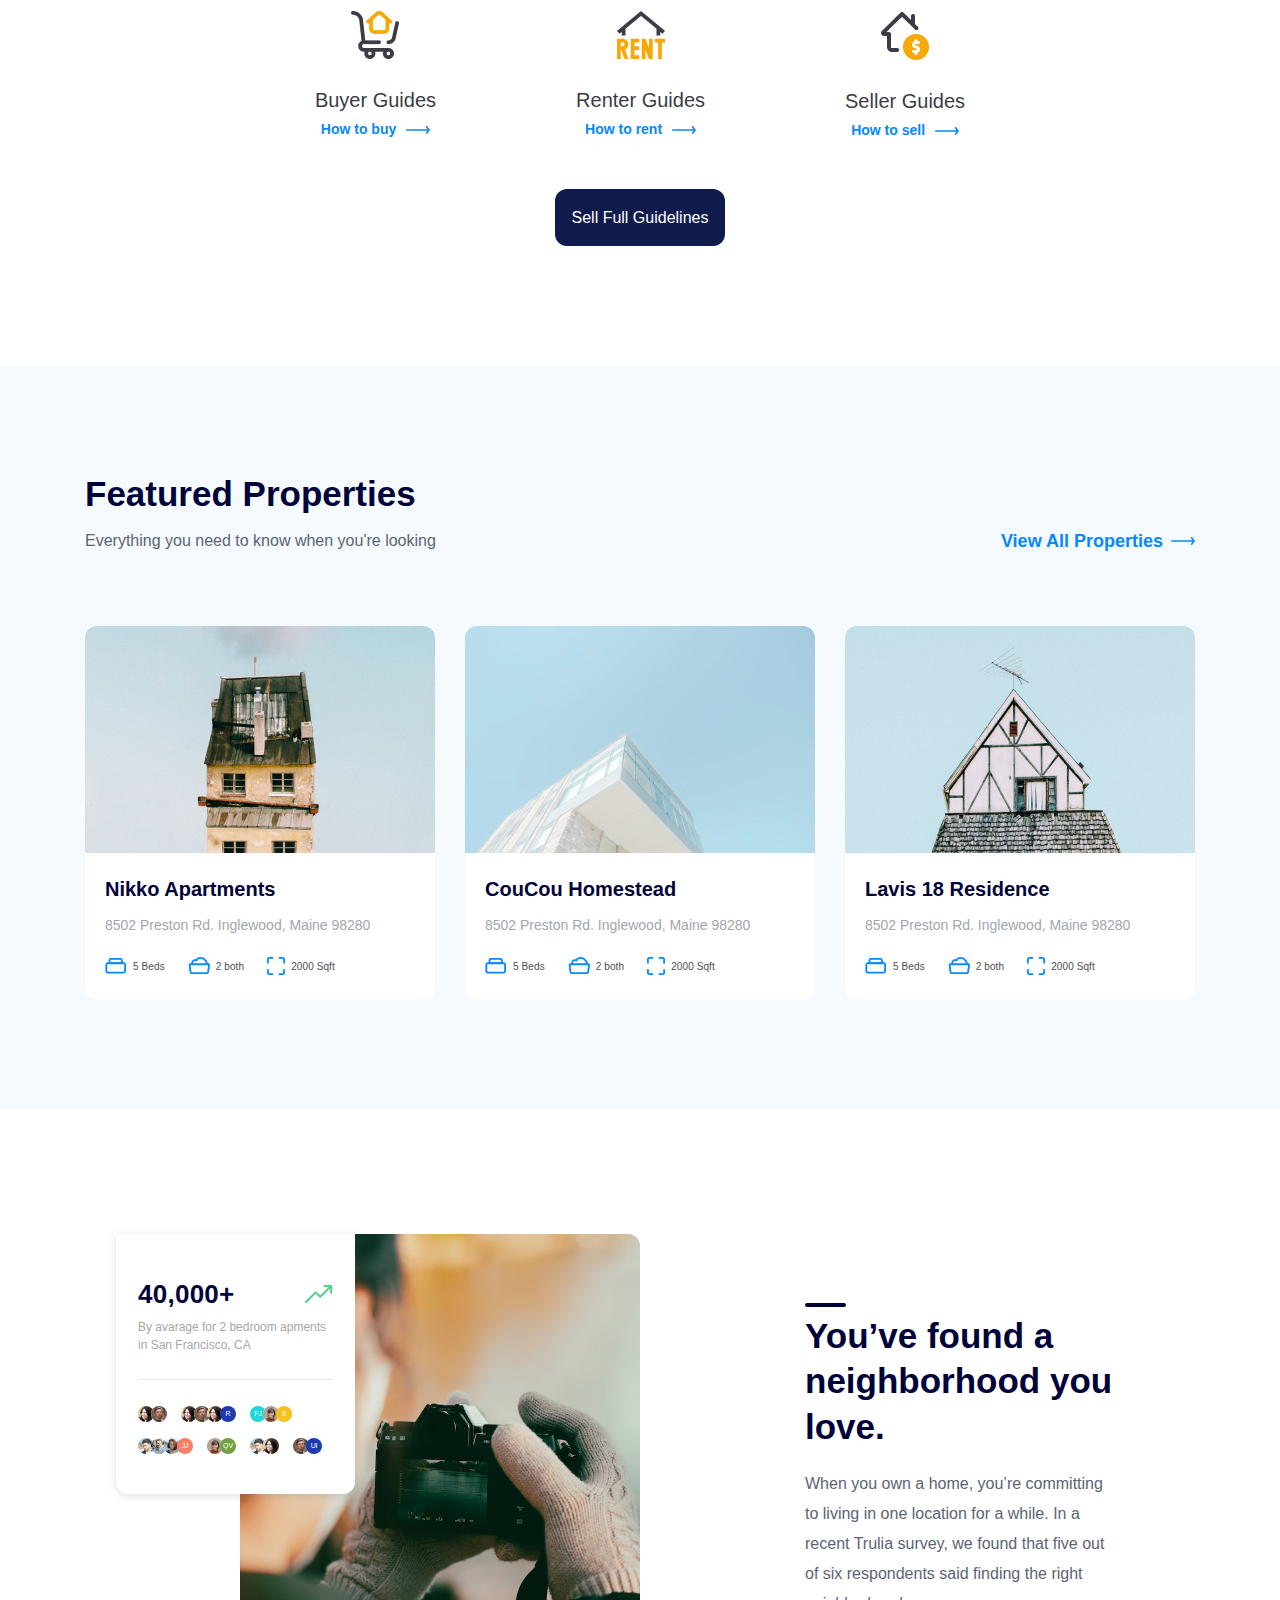
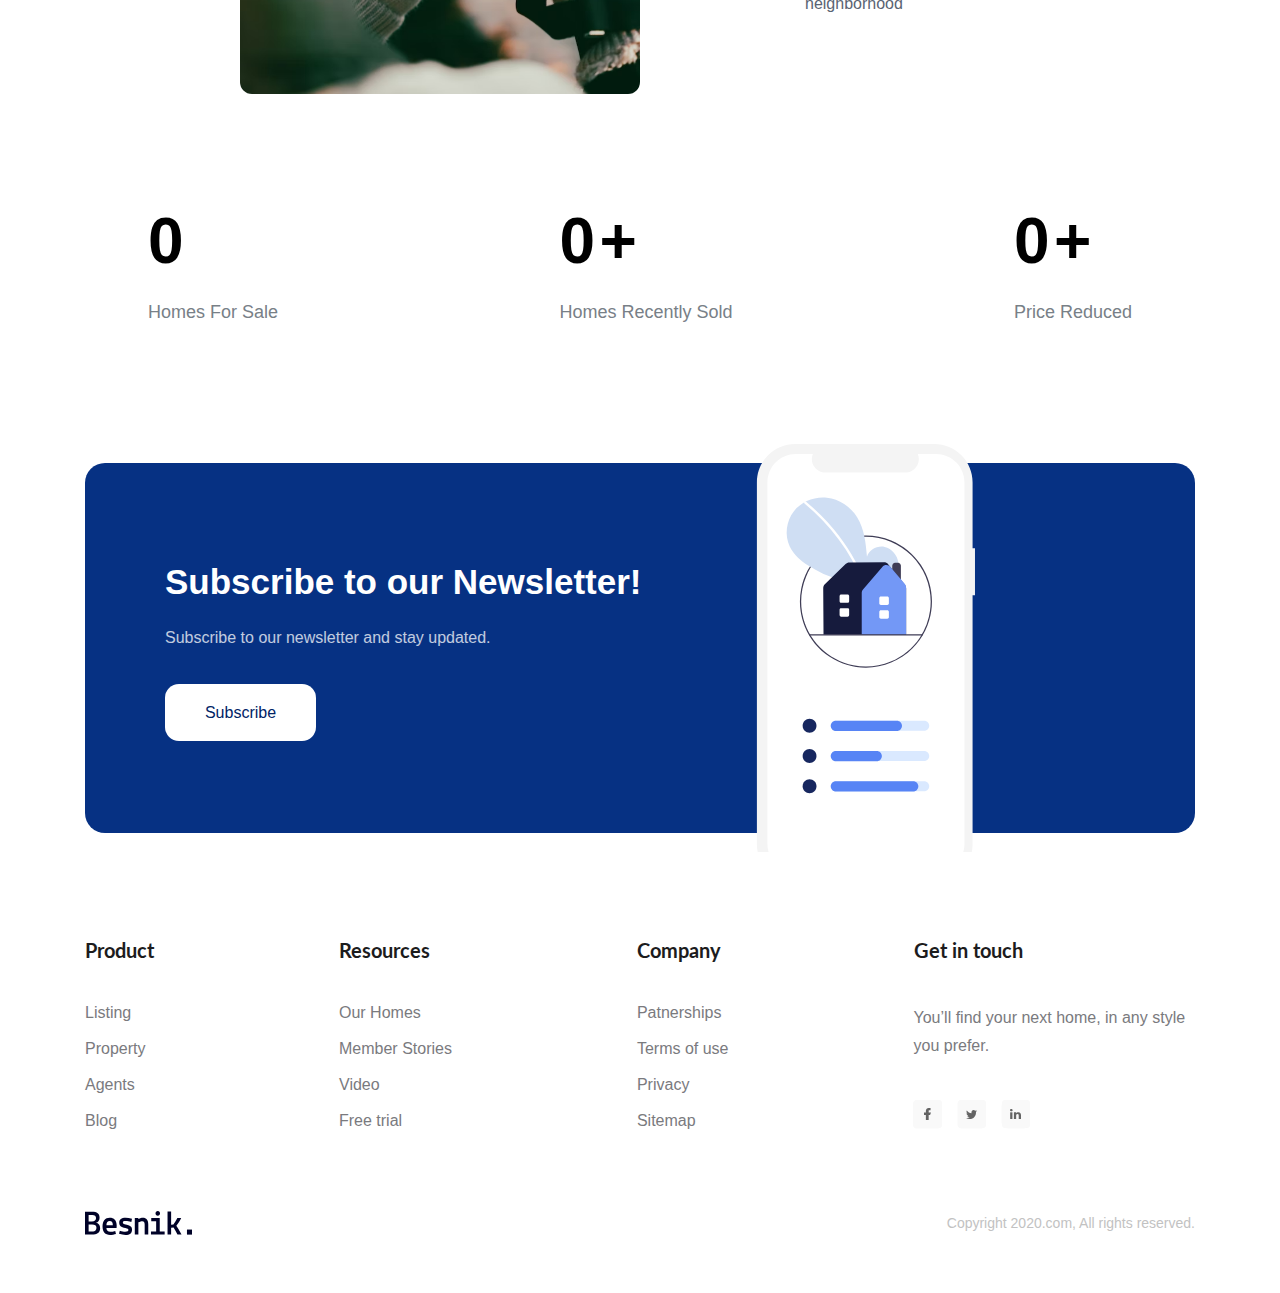
==== commit 512c4980: "fix bug Client" ====
--- a/index.html
+++ b/index.html
@@ -97,11 +97,21 @@
           </div>
 
           <div class="images">
-            <img src="./assets/img/unides.svg" alt="client_1" />
-            <img src="./assets/img/slack.svg" alt="client_2" />
-            <img src="./assets/img/amazon.svg" alt="client_3" />
-            <img src="./assets/img/commerce.svg" alt="client_4" />
-            <img src="./assets/img/sitepoint.svg" alt="client_5" />
+            <a href="#!">
+              <img src="./assets/img/unides.svg" alt="client_1" />
+            </a>
+            <a href="#!">
+              <img src="./assets/img/slack.svg" alt="client_2" />
+            </a>
+            <a href="#!">
+              <img src="./assets/img/amazon.svg" alt="client_3" />
+            </a>
+            <a href="#!">
+              <img src="./assets/img/commerce.svg" alt="client_4" />
+            </a>
+            <a href="#!">
+              <img src="./assets/img/sitepoint.svg" alt="client_5" />
+            </a>
           </div>
         </div>
       </div>
--- a/assets/css/style.css
+++ b/assets/css/style.css
@@ -123,6 +123,7 @@
 
 .hero {
   margin-top: 30px;
+  display: flex;
 }
 
 .hero .info {
@@ -192,16 +193,18 @@
   display: flex;
   align-items: center;
   justify-content: space-between;
-  margin-top: 96px;
-}
-
-.clients .images > img {
-  padding: 12px 16px;
-  border-radius: 10px;
-  cursor: pointer;
-}
-
-.clients .images > img:hover {
+  margin-top: 70px;
+}
+
+.clients .images a {
+  display: flex;
+  align-items: center;
+  height: 70px;
+  padding: 0 42px;
+  border-radius: 12px;
+}
+
+.clients .images a:hover {
   box-shadow: rgba(50, 50, 93, 0.25) 0px 50px 100px -20px,
     rgba(0, 0, 0, 0.3) 0px 30px 60px -30px,
     rgba(10, 37, 64, 0.35) 0px -2px 6px 0px inset;
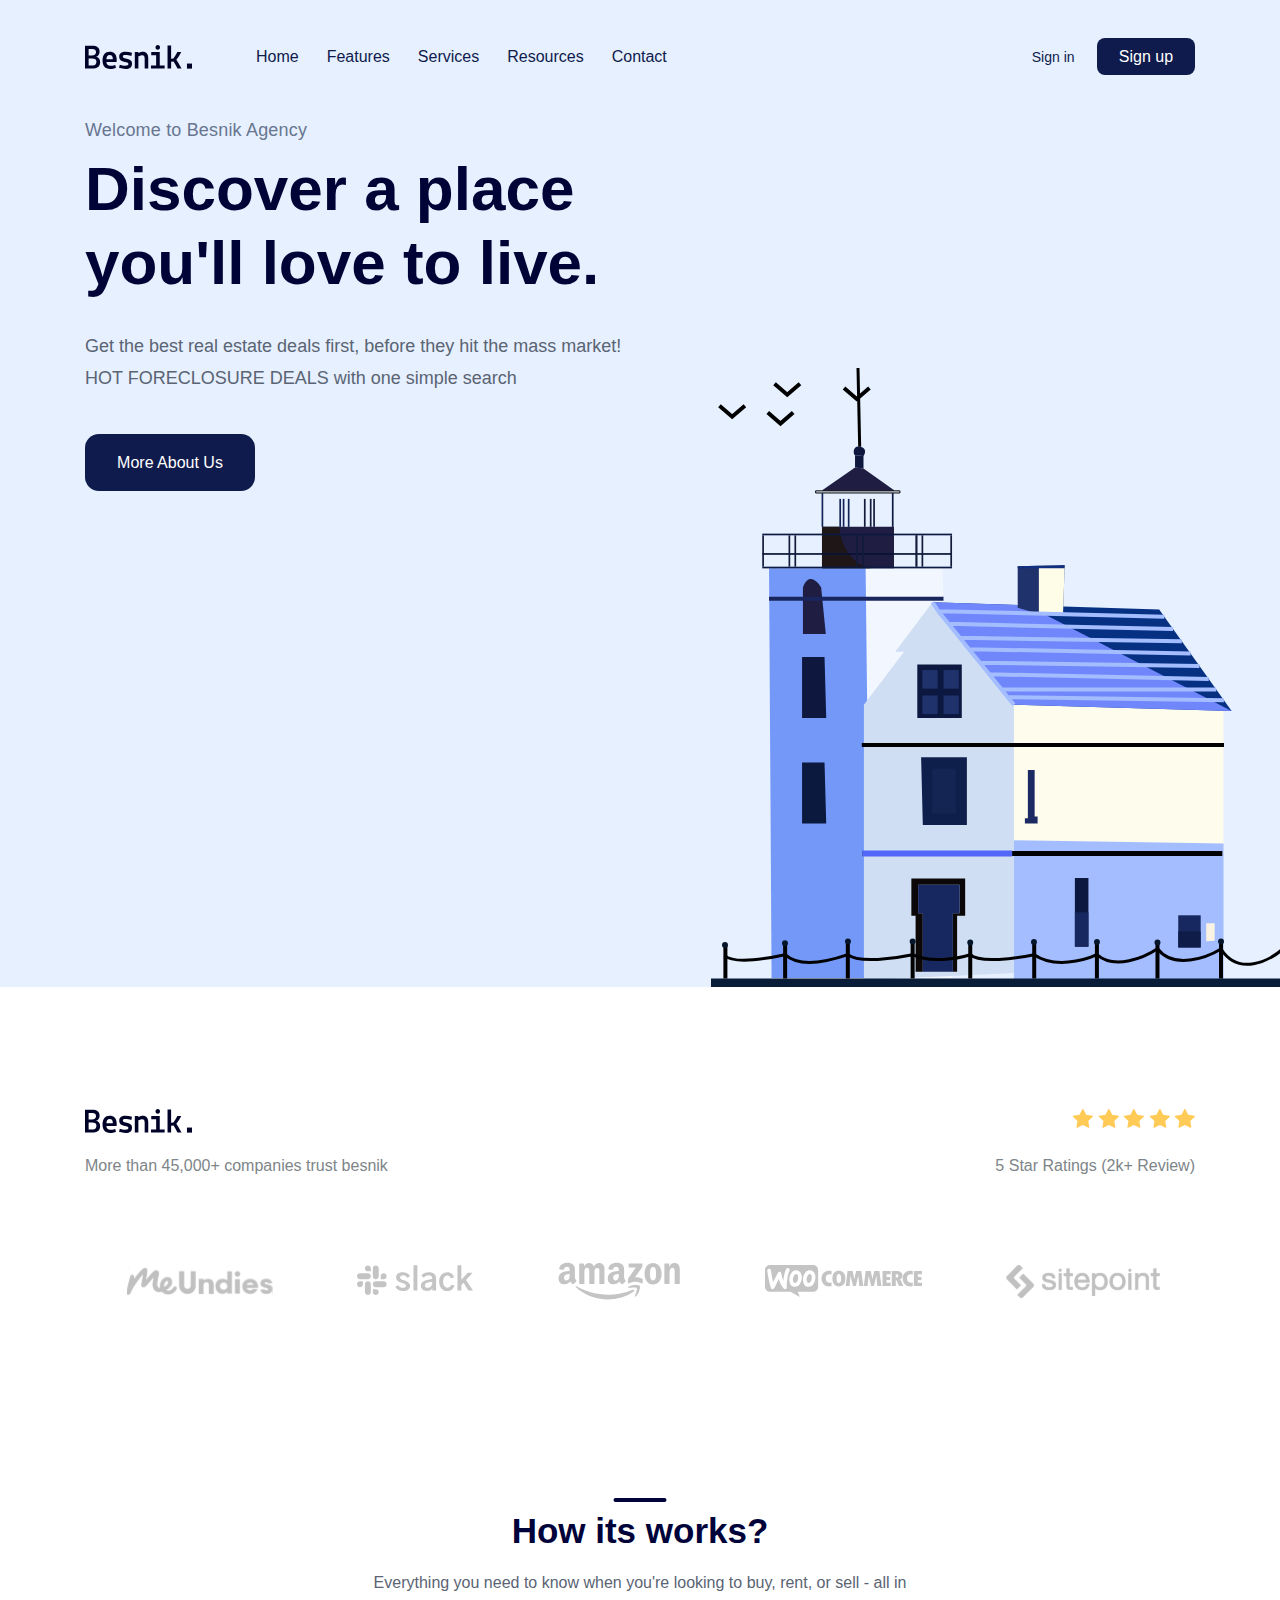
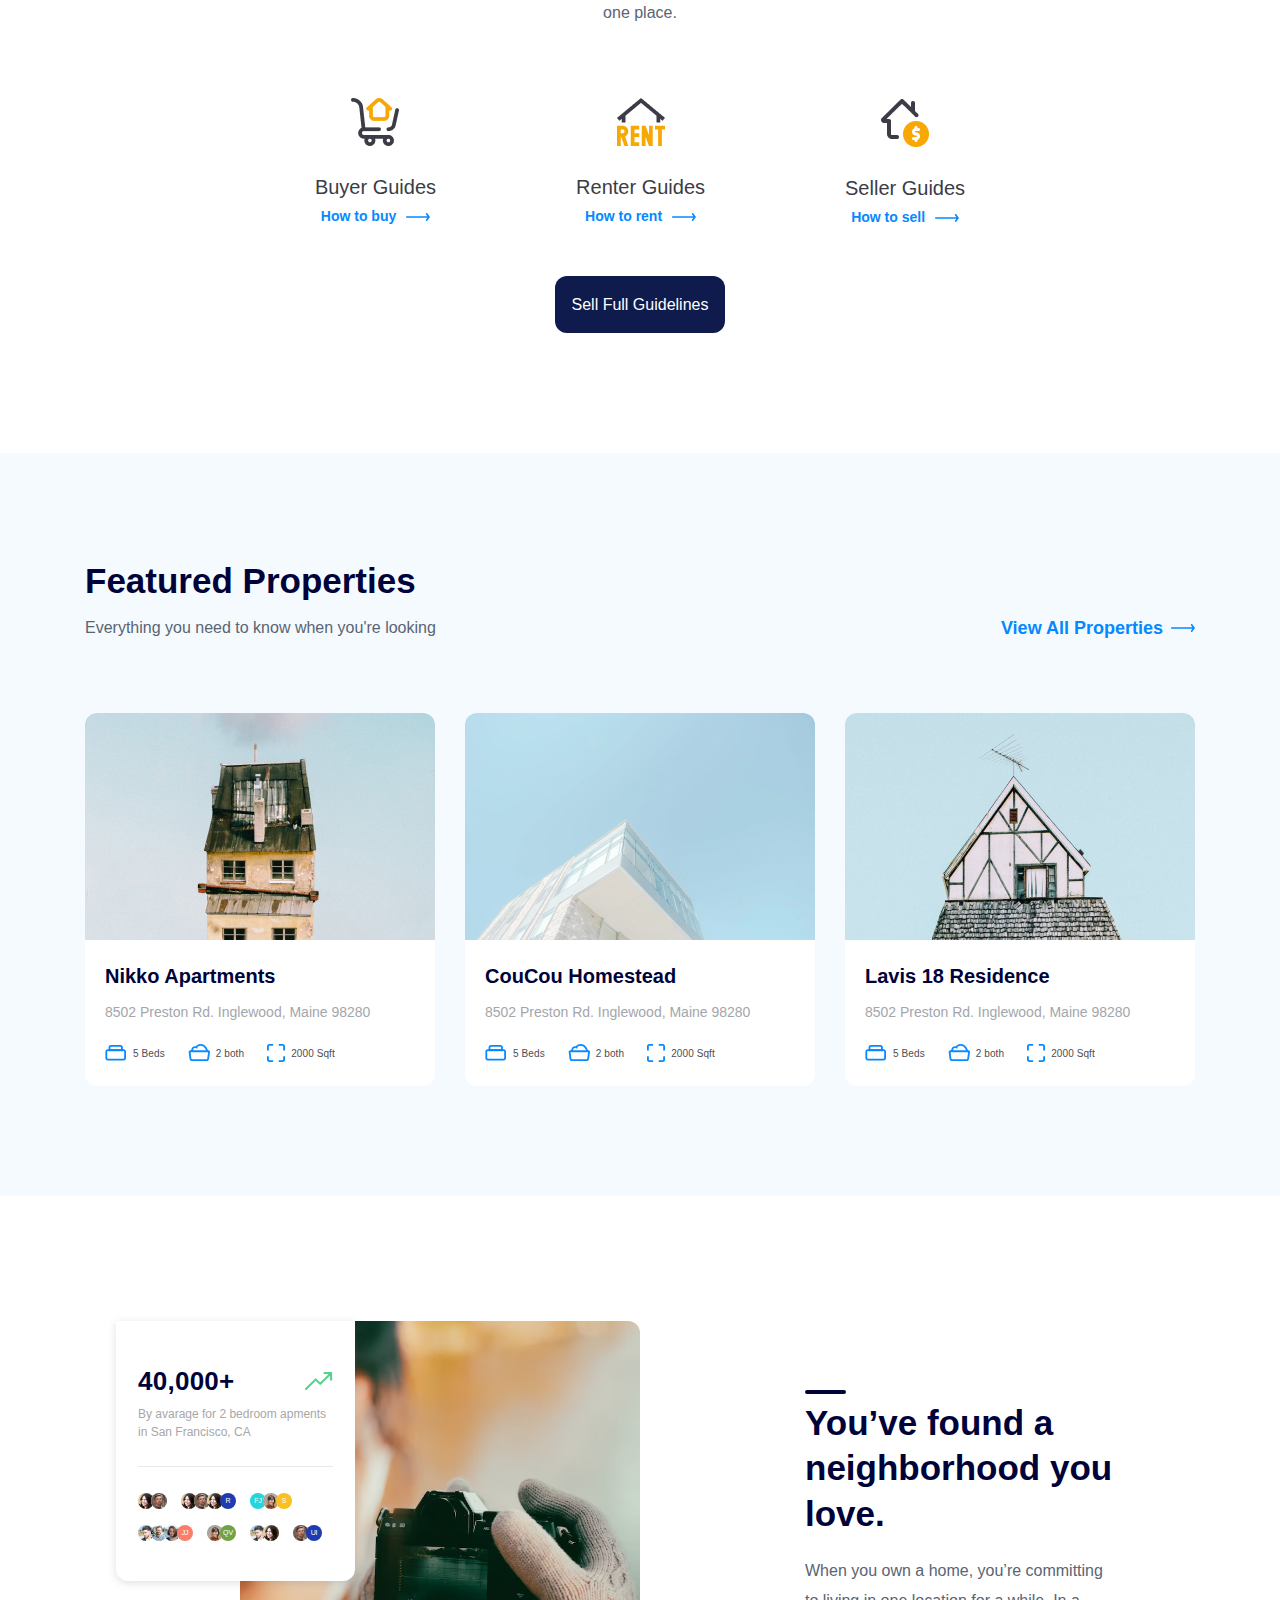
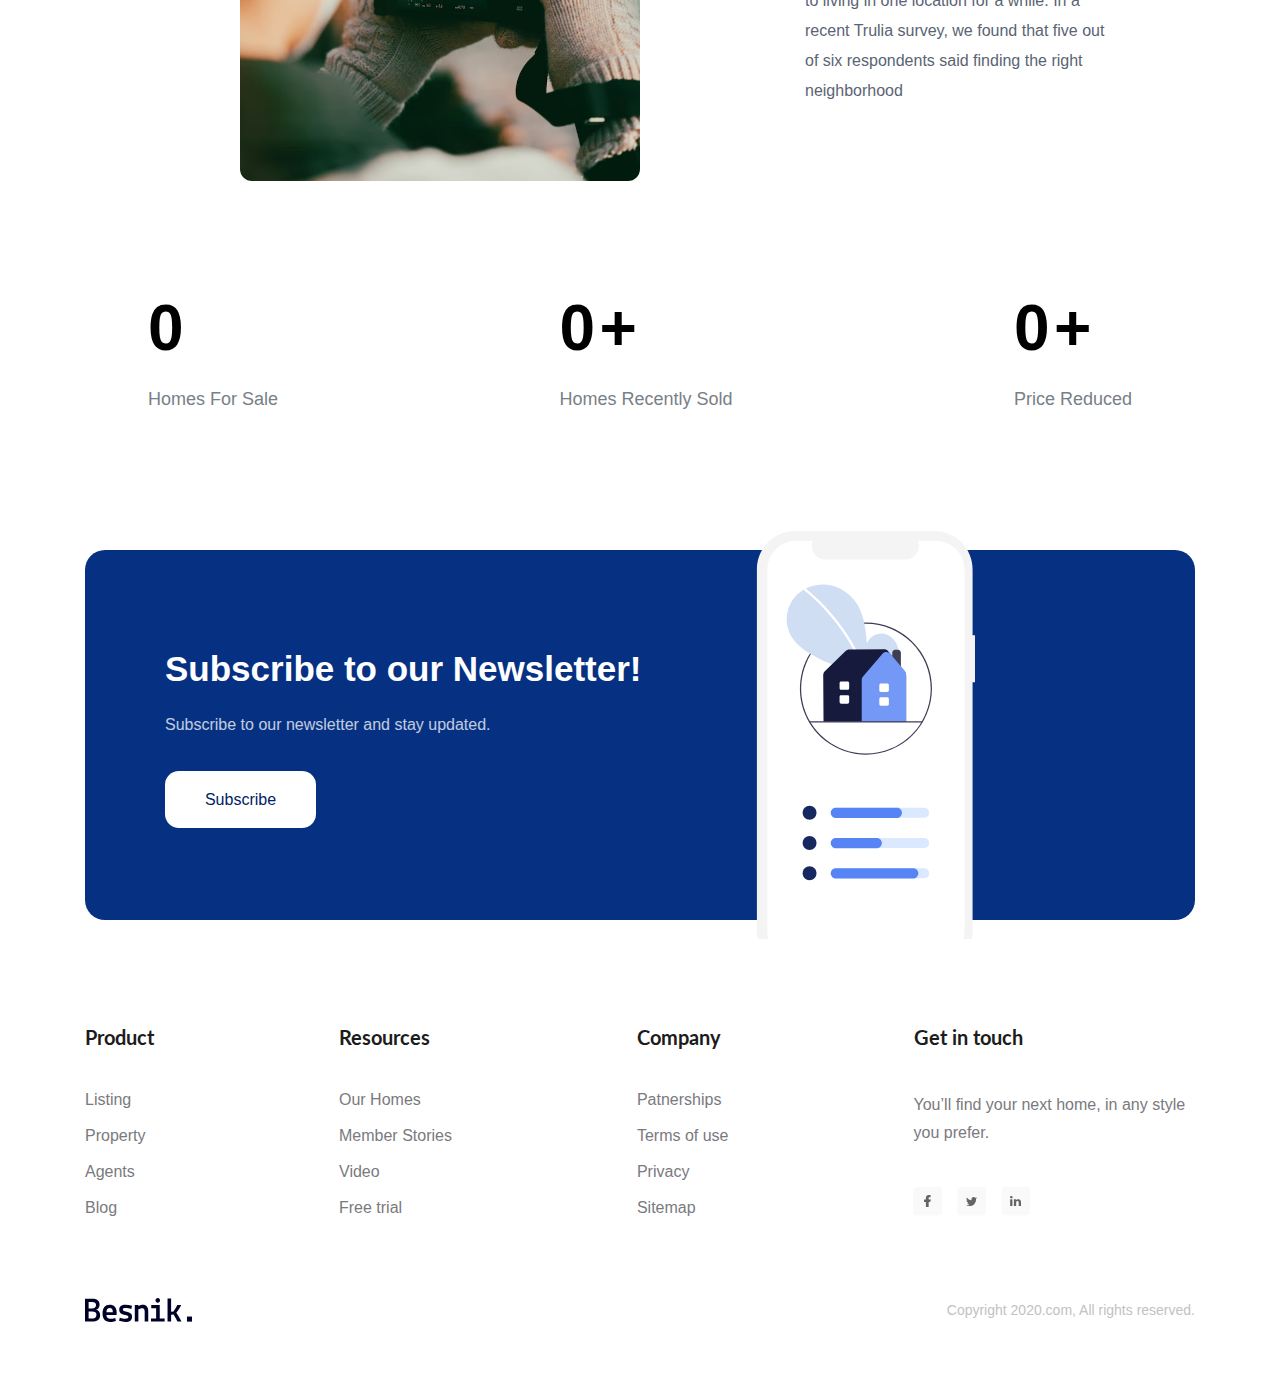
==== commit 2d12fb6a: "Cai thiện header" ====
--- a/index.html
+++ b/index.html
@@ -31,8 +31,7 @@
   </head>
   <body>
     <main>
-      <!-- Header -->
-      <header class="header">
+      <header class="fixed-header">
         <div class="content">
           <nav class="navbar">
             <!-- Logo -->
@@ -53,7 +52,12 @@
               <a href="#!" class="btn action-btn">Sign up</a>
             </div>
           </nav>
-
+        </div>
+      </header>
+
+      <!-- Hero -->
+      <div class="hero-wrap">
+        <div class="content">
           <div class="hero">
             <div class="info">
               <p class="sub-title">Welcome to Besnik Agency</p>
@@ -72,7 +76,7 @@
             />
           </div>
         </div>
-      </header>
+      </div>
 
       <!-- Clients -->
       <div class="clients">
--- a/assets/css/style.css
+++ b/assets/css/style.css
@@ -75,8 +75,18 @@
 /* ----------------------
         HEADER
 ------------------------*/
-.header {
+.fixed-header {
+  background-color: #e6f0ff;
+  padding-top: 26px;
+  position: sticky;
+  top: -26px;
+  z-index: 1;
+}
+
+.hero-wrap {
   position: relative;
+  display: flex;
+  flex-direction: column;
   background-color: #e6f0ff;
   height: 100vh;
 }
@@ -84,7 +94,7 @@
 .navbar {
   display: flex;
   align-items: center;
-  padding-top: 38px;
+  padding: 12px 0;
 }
 
 .navbar__list {
@@ -122,7 +132,7 @@
 }
 
 .hero {
-  margin-top: 30px;
+  padding-top: 30px;
   display: flex;
 }
 
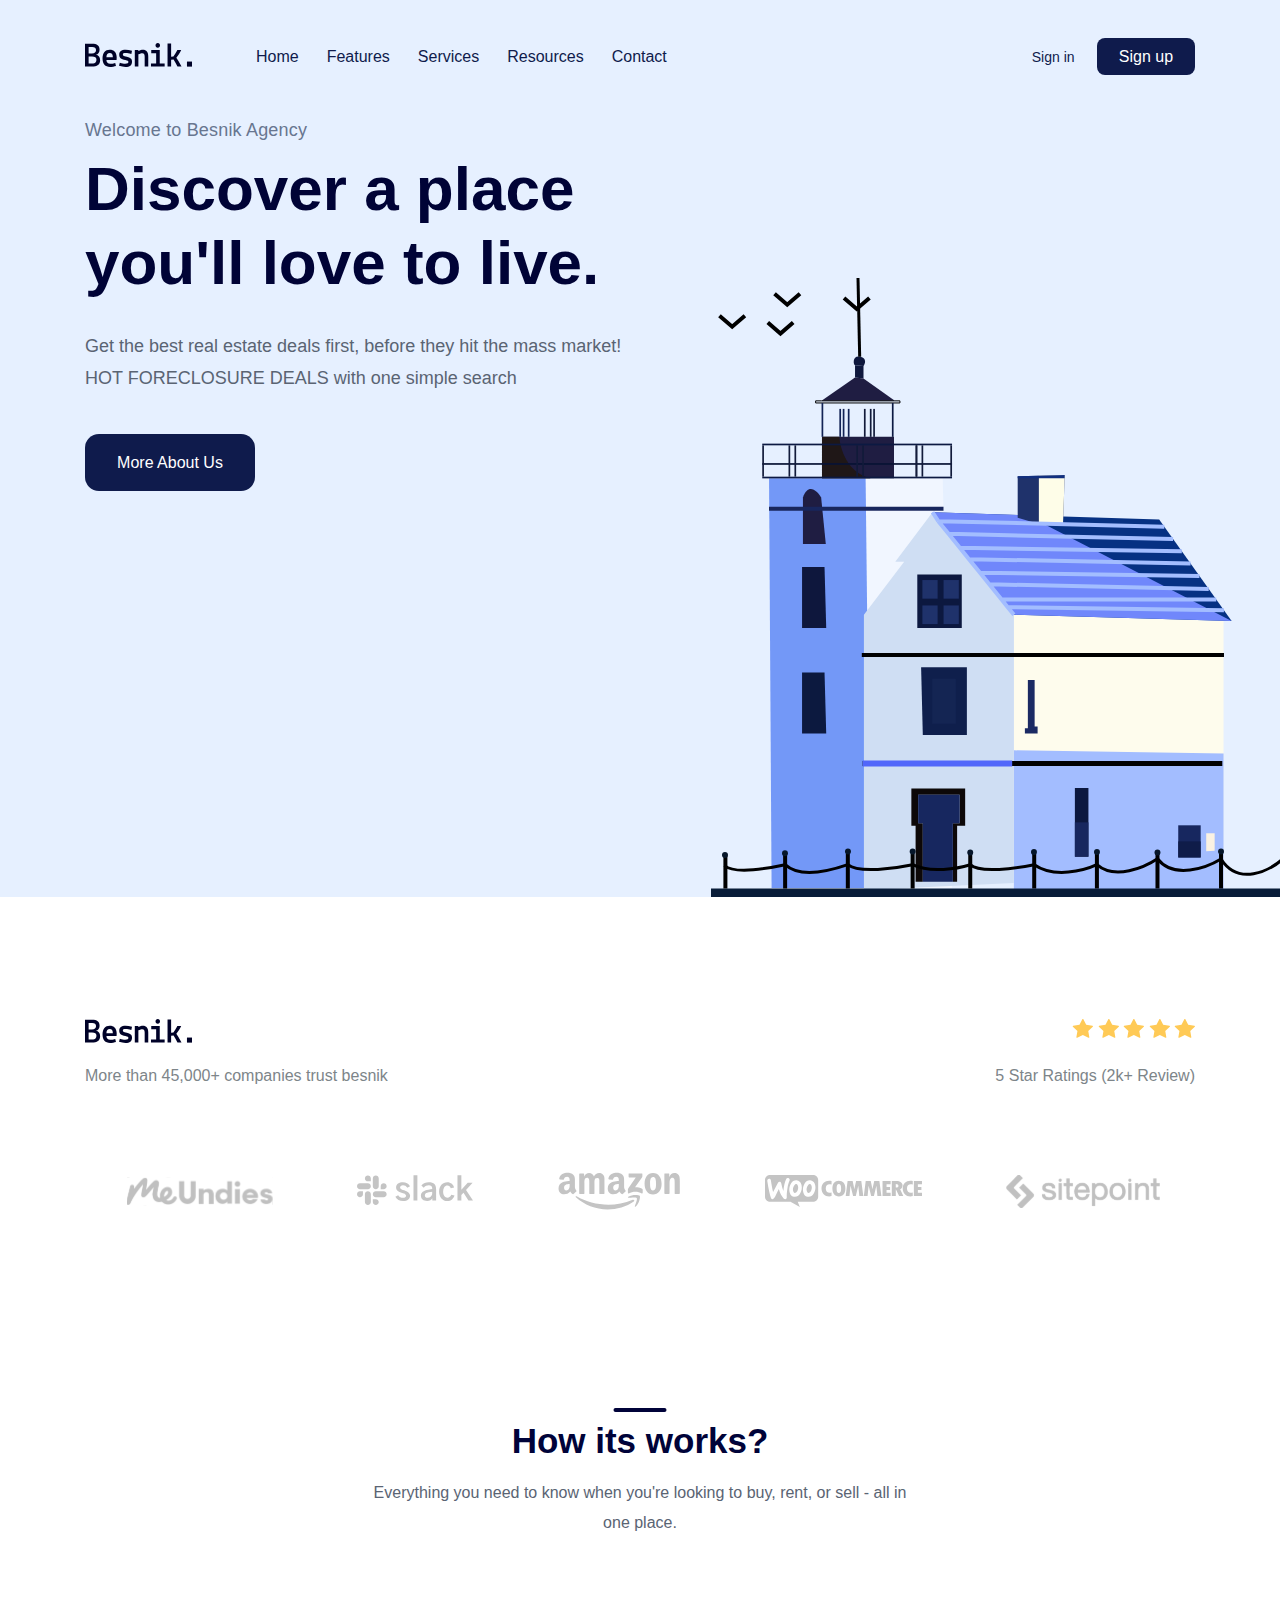
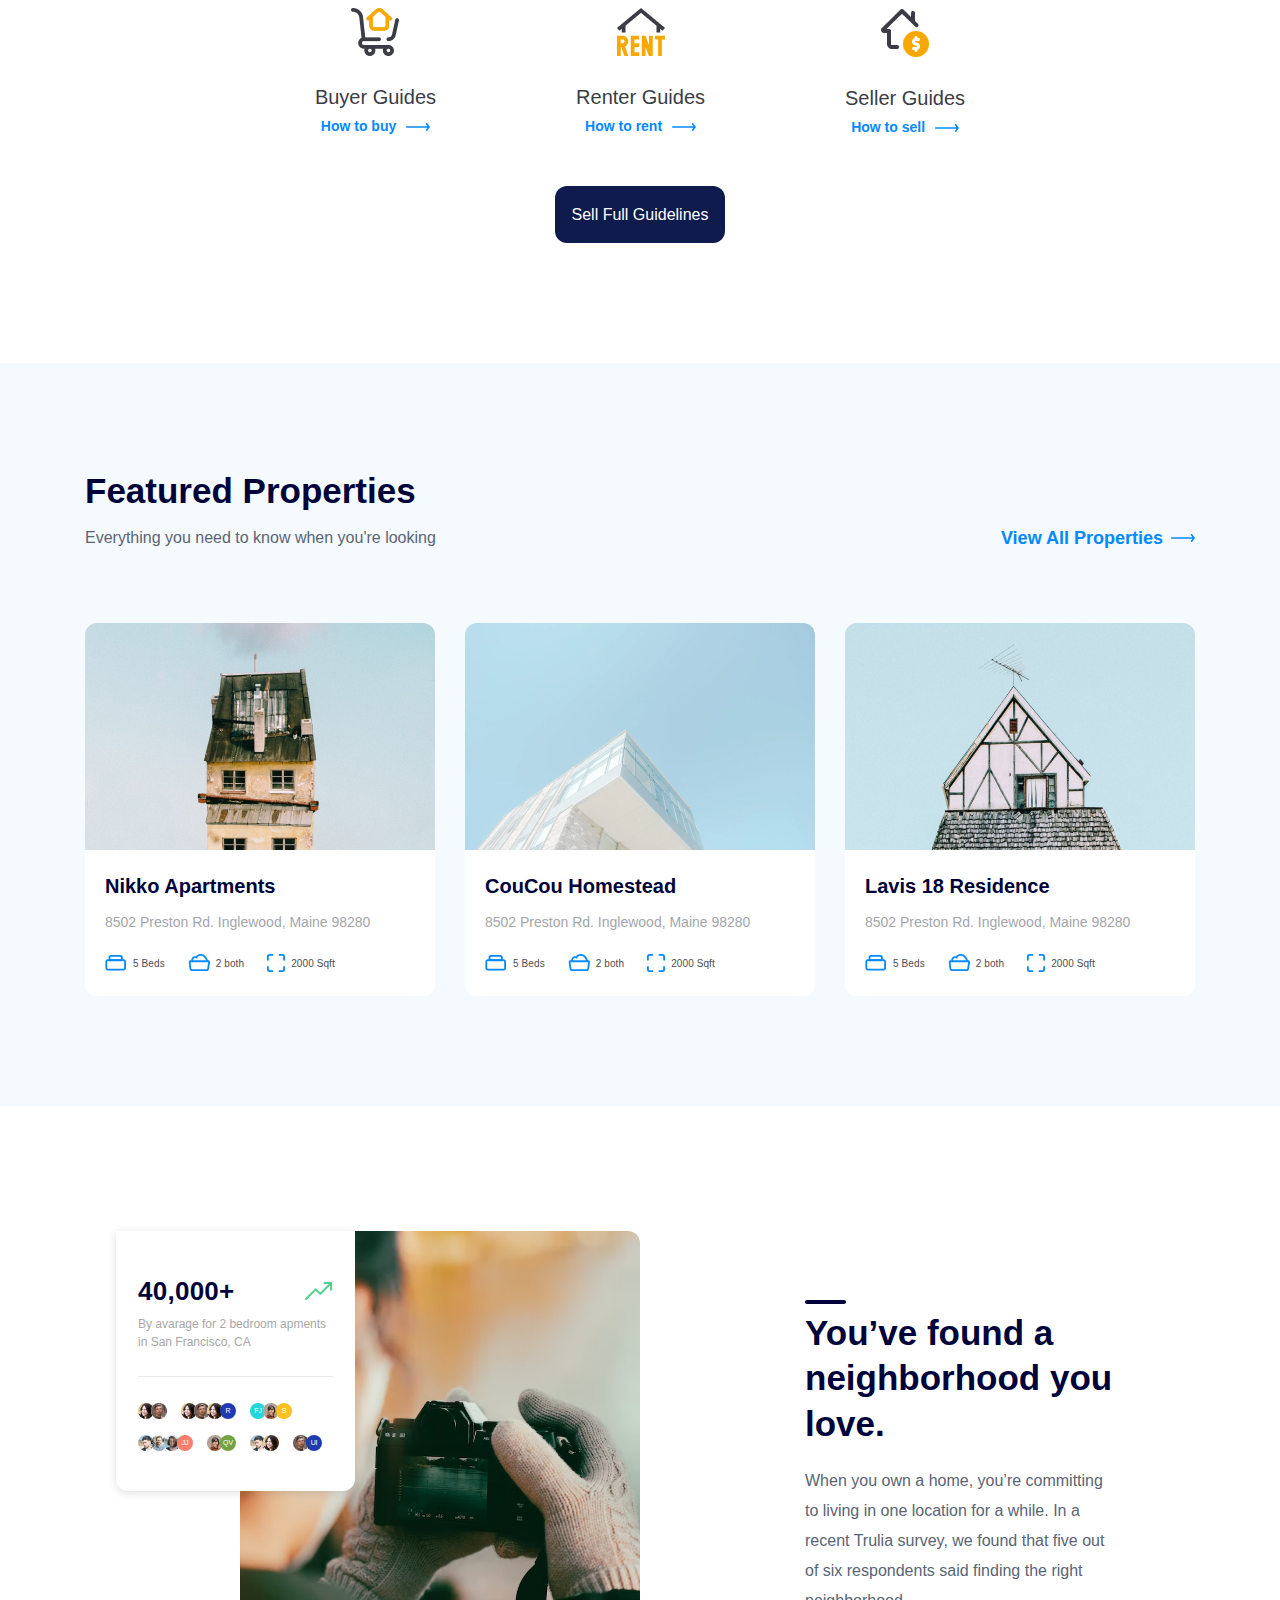
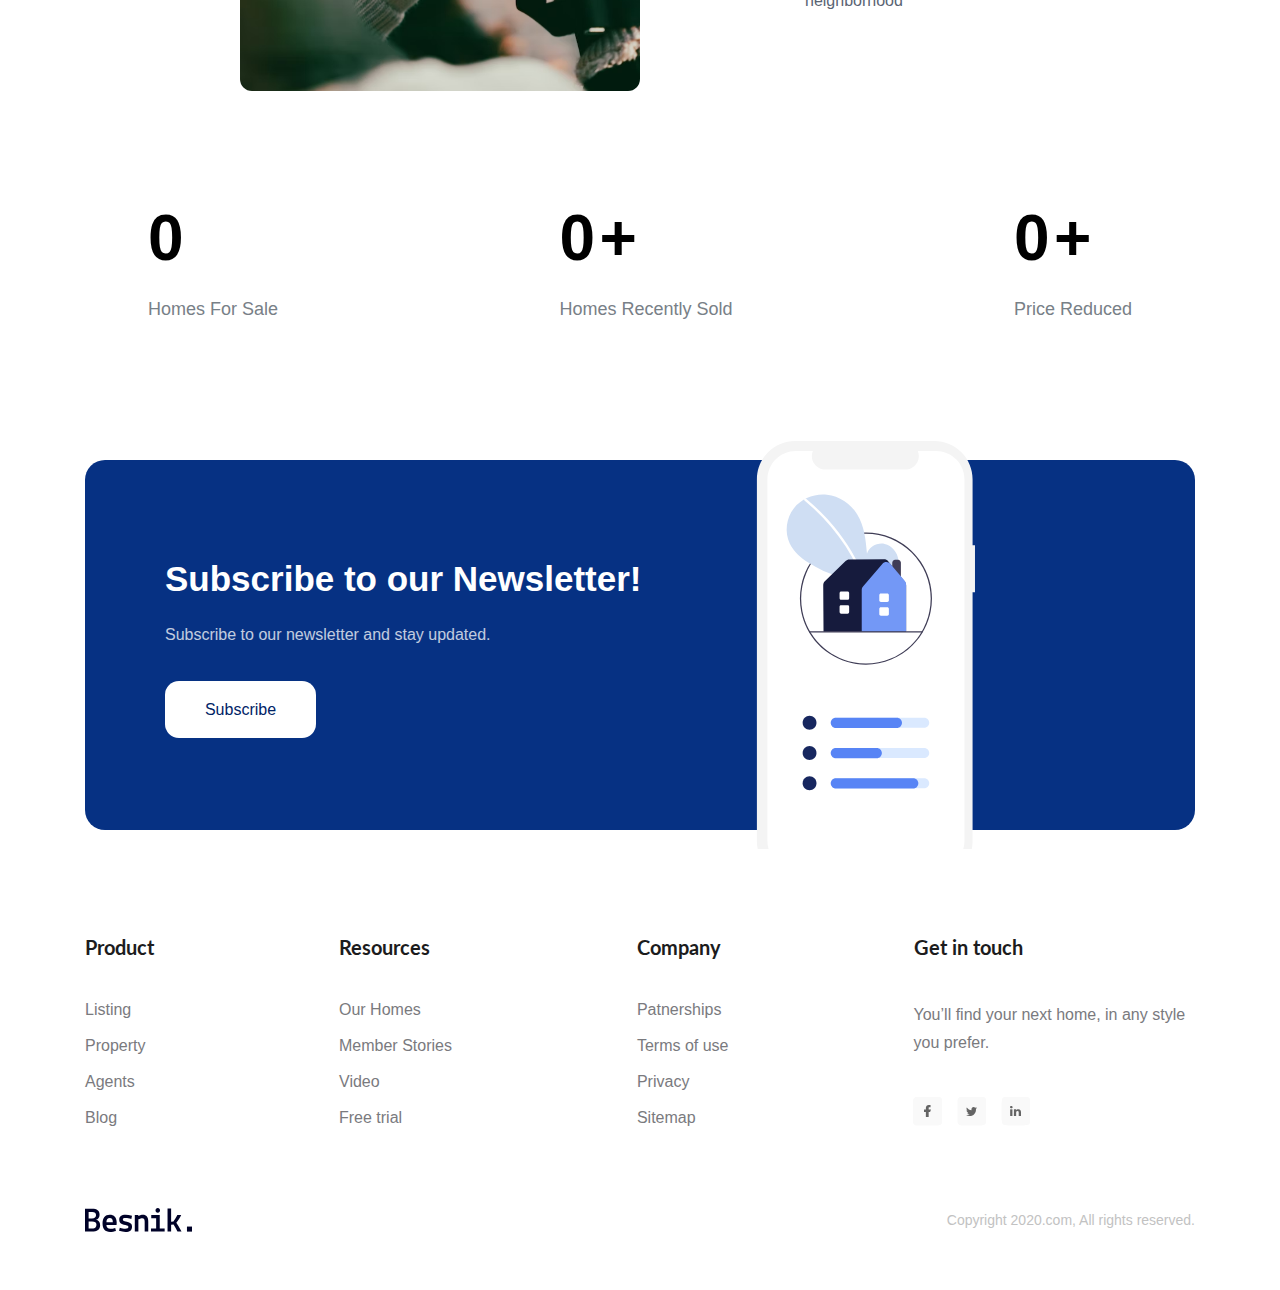
==== commit b42fe17a: "fix bug" ====
--- a/index.html
+++ b/index.html
@@ -31,11 +31,14 @@
   </head>
   <body>
     <main>
+      <!-- Header -->
       <header class="fixed-header">
         <div class="content">
           <nav class="navbar">
             <!-- Logo -->
-            <img src="./assets/img/Logo.svg" alt="Besnik" />
+            <a href="#!">
+              <img src="./assets/img/Logo.svg" alt="Besnik" />
+            </a>
 
             <!-- Navigation -->
             <ul class="navbar__list">
--- a/assets/css/style.css
+++ b/assets/css/style.css
@@ -88,7 +88,7 @@
   display: flex;
   flex-direction: column;
   background-color: #e6f0ff;
-  height: 100vh;
+  height: calc(100vh - 90px);
 }
 
 .navbar {
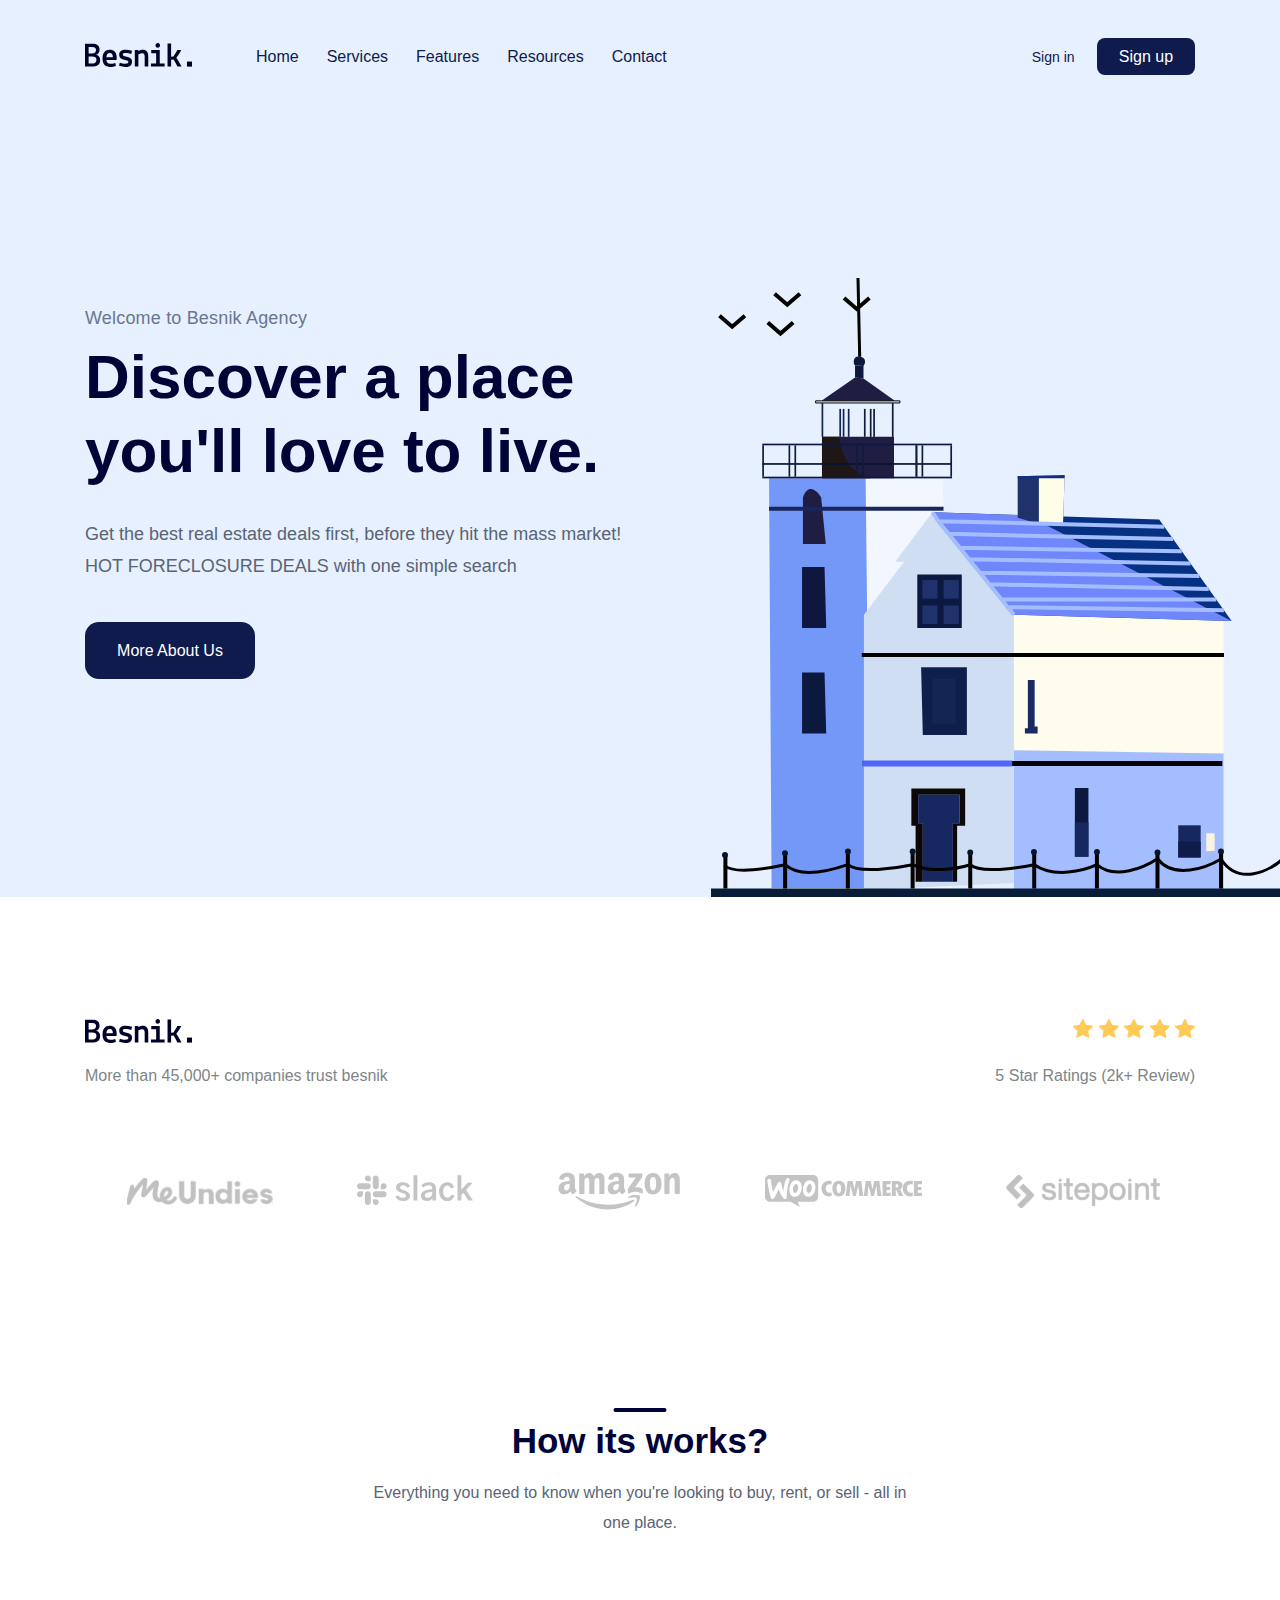
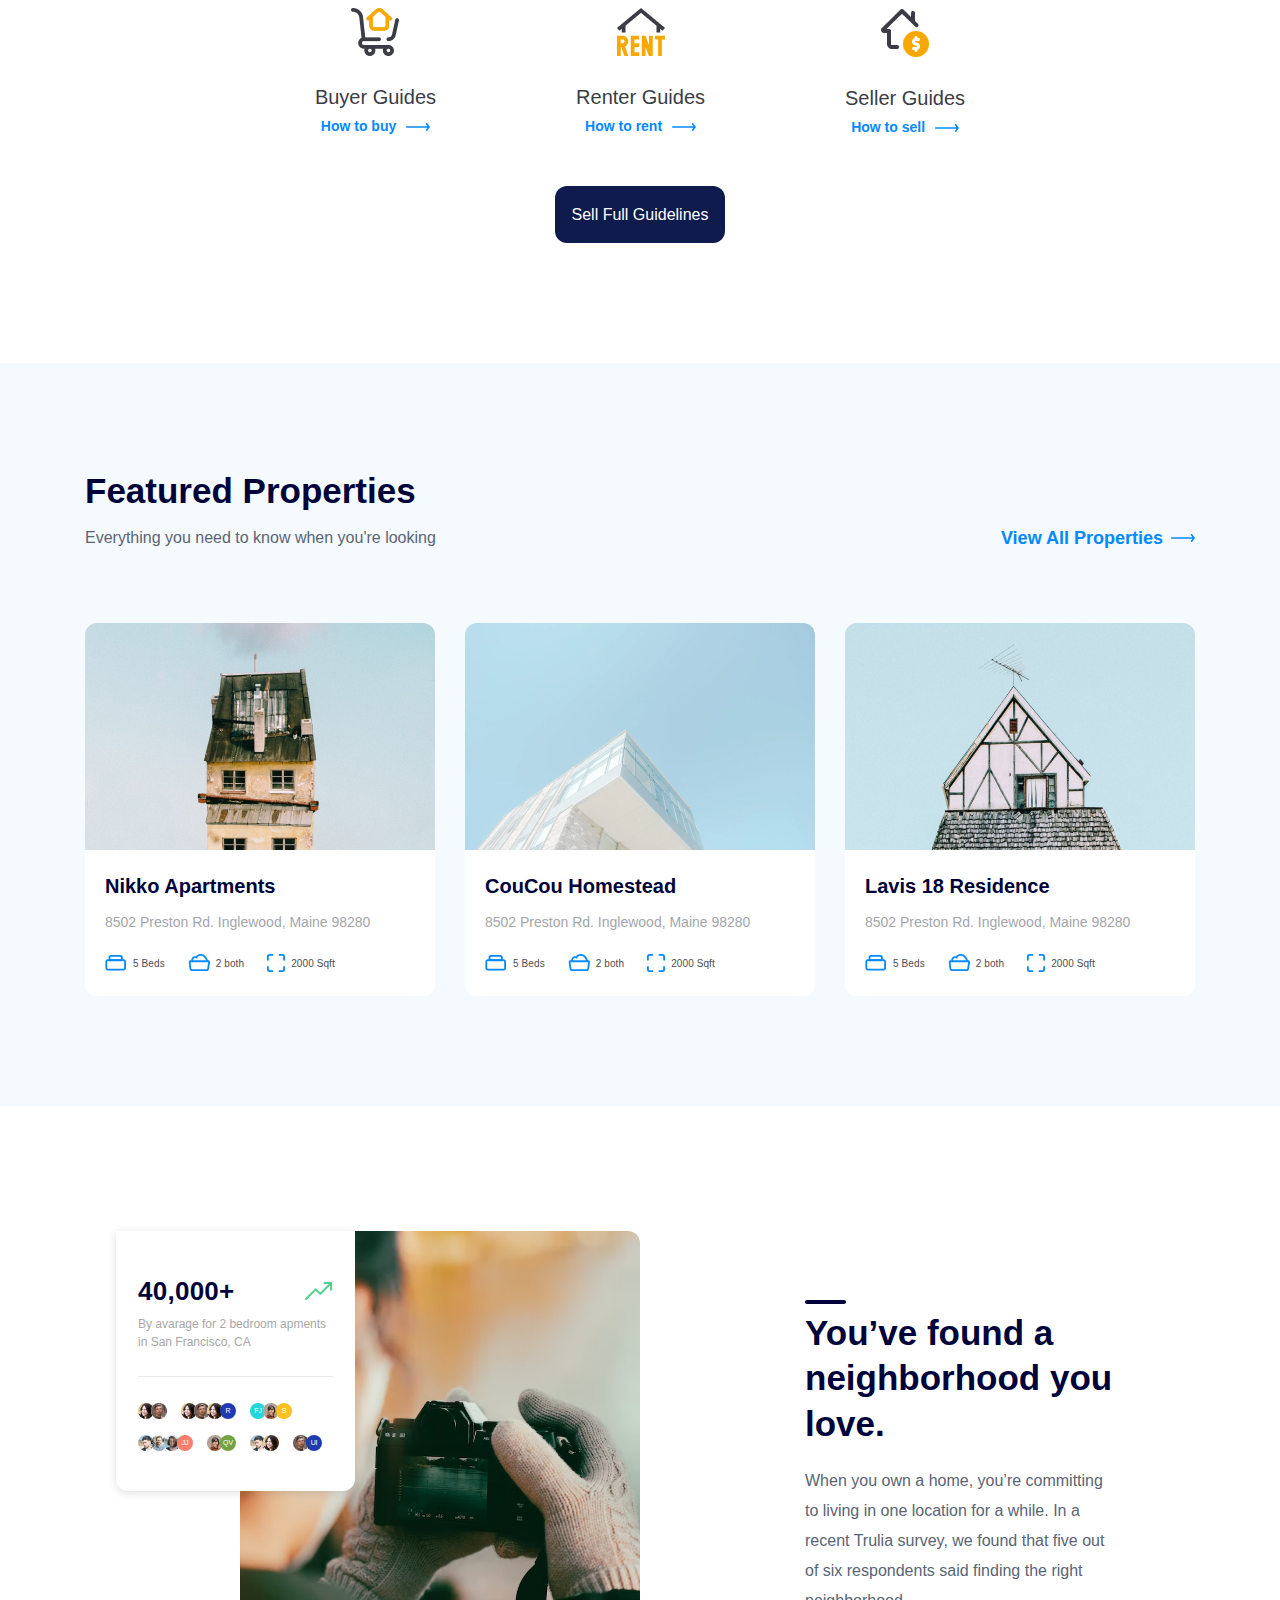
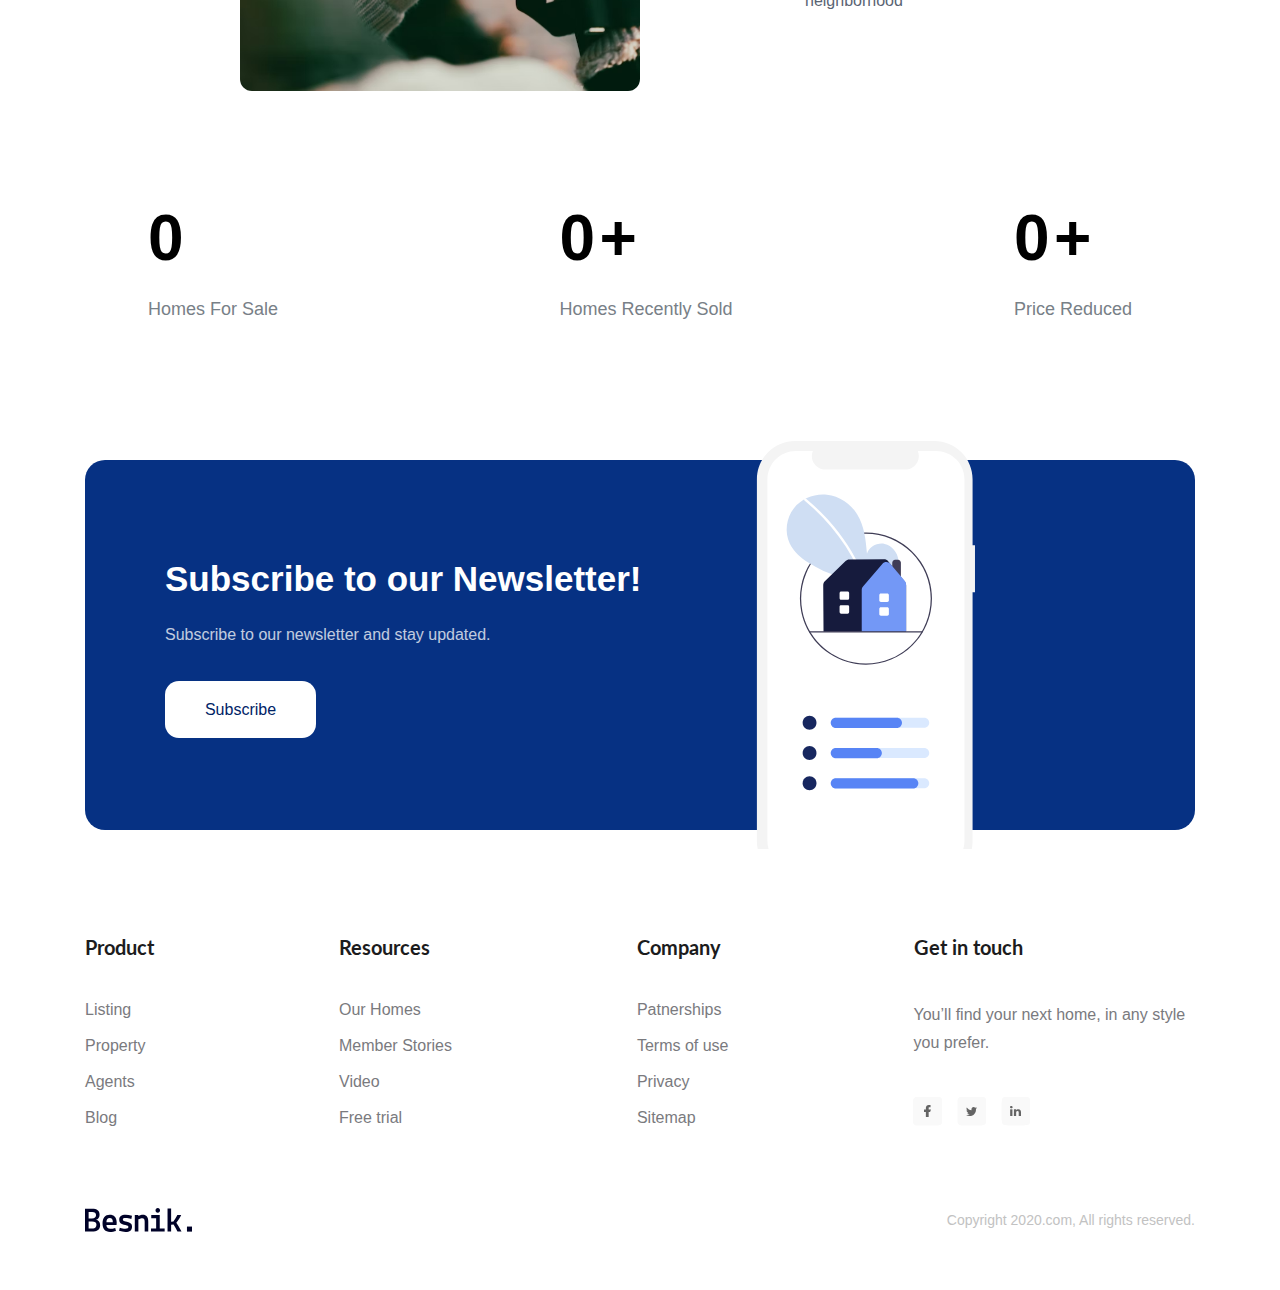
==== commit f8c5bd30: "fix bug" ====
--- a/index.html
+++ b/index.html
@@ -20,17 +20,11 @@
       rel="stylesheet"
     />
 
-    <!-- Font Awesome -->
-    <link
-      rel="stylesheet"
-      href="https://cdnjs.cloudflare.com/ajax/libs/font-awesome/6.1.1/css/all.min.css"
-    />
-
     <!-- Icon -->
     <link rel="short icon" href="" />
   </head>
   <body>
-    <main>
+    <main id="home">
       <!-- Header -->
       <header class="fixed-header">
         <div class="content">
@@ -42,11 +36,11 @@
 
             <!-- Navigation -->
             <ul class="navbar__list">
-              <li><a href="#!">Home</a></li>
-              <li><a href="#!">Features</a></li>
-              <li><a href="#!">Services</a></li>
-              <li><a href="#!">Resources</a></li>
-              <li><a href="#!">Contact</a></li>
+              <li><a href="#home  ">Home</a></li>
+              <li><a href="#services">Services</a></li>
+              <li><a href="#features">Features</a></li>
+              <li><a href="#resources">Resources</a></li>
+              <li><a href="#contact">Contact</a></li>
             </ul>
 
             <!-- Action -->
@@ -61,23 +55,21 @@
       <!-- Hero -->
       <div class="hero-wrap">
         <div class="content">
-          <div class="hero">
-            <div class="info">
-              <p class="sub-title">Welcome to Besnik Agency</p>
-              <h1 class="title">Discover a place you'll love to live.</h1>
-              <p class="desc">
-                Get the best real estate deals first, before they hit the mass
-                market! HOT FORECLOSURE DEALS with one simple search
-              </p>
-              <a href="#!" class="btn hero-cta"> More About Us </a>
-            </div>
-
-            <img
-              src="./assets/img/hero-img.svg"
-              alt="Discover a place you'll love to live"
-              class="hero-img"
-            />
-          </div>
+          <div class="info">
+            <p class="sub-title">Welcome to Besnik Agency</p>
+            <h1 class="title">Discover a place you'll love to live.</h1>
+            <p class="desc">
+              Get the best real estate deals first, before they hit the mass
+              market! HOT FORECLOSURE DEALS with one simple search
+            </p>
+            <a href="#!" class="btn hero-cta"> More About Us </a>
+          </div>
+
+          <img
+            src="./assets/img/hero-img.svg"
+            alt="Discover a place you'll love to live"
+            class="hero-img"
+          />
         </div>
       </div>
 
@@ -124,7 +116,7 @@
       </div>
 
       <!-- Guides -->
-      <div class="guides">
+      <div id="services" class="guides">
         <div class="content">
           <h2 class="sub-title">How its works?</h2>
           <p class="desc">
@@ -191,7 +183,7 @@
       </div>
 
       <!-- Featured -->
-      <div class="featured">
+      <div id="features" class="featured">
         <div class="content">
           <header>
             <h2 class="sub-title">Featured Properties</h2>
@@ -300,7 +292,7 @@
       </div>
 
       <!-- Stats -->
-      <div class="stats">
+      <div id="resources" class="stats">
         <div class="content">
           <div class="row">
             <div class="img-block">
@@ -444,7 +436,7 @@
       </div>
 
       <!-- Subscription -->
-      <div class="subscription">
+      <div id="contact" class="subscription">
         <div class="content">
           <div class="body">
             <div class="info">
@@ -543,7 +535,6 @@
             <p class="copyright">Copyright 2020.com, All rights reserved.</p>
           </div>
         </div>
-        <a id="gototop" href="#!"><i class="fas fa-angle-up"></i></a>
       </footer>
     </main>
     <script src="./js/main.js"></script>
--- a/assets/css/style.css
+++ b/assets/css/style.css
@@ -6,6 +6,11 @@
 
 :root {
   --primary-color: #0f1b4c;
+}
+
+html,
+body {
+  scroll-behavior: smooth;
 }
 
 html {
@@ -83,14 +88,6 @@
   z-index: 1;
 }
 
-.hero-wrap {
-  position: relative;
-  display: flex;
-  flex-direction: column;
-  background-color: #e6f0ff;
-  height: calc(100vh - 90px);
-}
-
 .navbar {
   display: flex;
   align-items: center;
@@ -131,16 +128,20 @@
   border-radius: 8px;
 }
 
-.hero {
-  padding-top: 30px;
-  display: flex;
-}
-
-.hero .info {
+.hero-wrap {
+  position: relative;
+  display: flex;
+  flex-direction: column;
+  justify-content: center;
+  background-color: #e6f0ff;
+  height: calc(100vh - 90px);
+}
+
+.hero-wrap .info {
   width: 51%;
 }
 
-.hero .sub-title {
+.hero-wrap .sub-title {
   font-weight: 500;
   font-size: 1.8rem;
   line-height: 1.5;
@@ -148,7 +149,7 @@
   color: #687690;
 }
 
-.hero .title {
+.hero-wrap .title {
   margin-top: 8px;
   font-weight: 700;
   font-size: 6.2rem;
@@ -156,7 +157,7 @@
   color: #000336;
 }
 
-.hero .desc {
+.hero-wrap .desc {
   margin-top: 30px;
   font-weight: 400;
   font-size: 1.8rem;
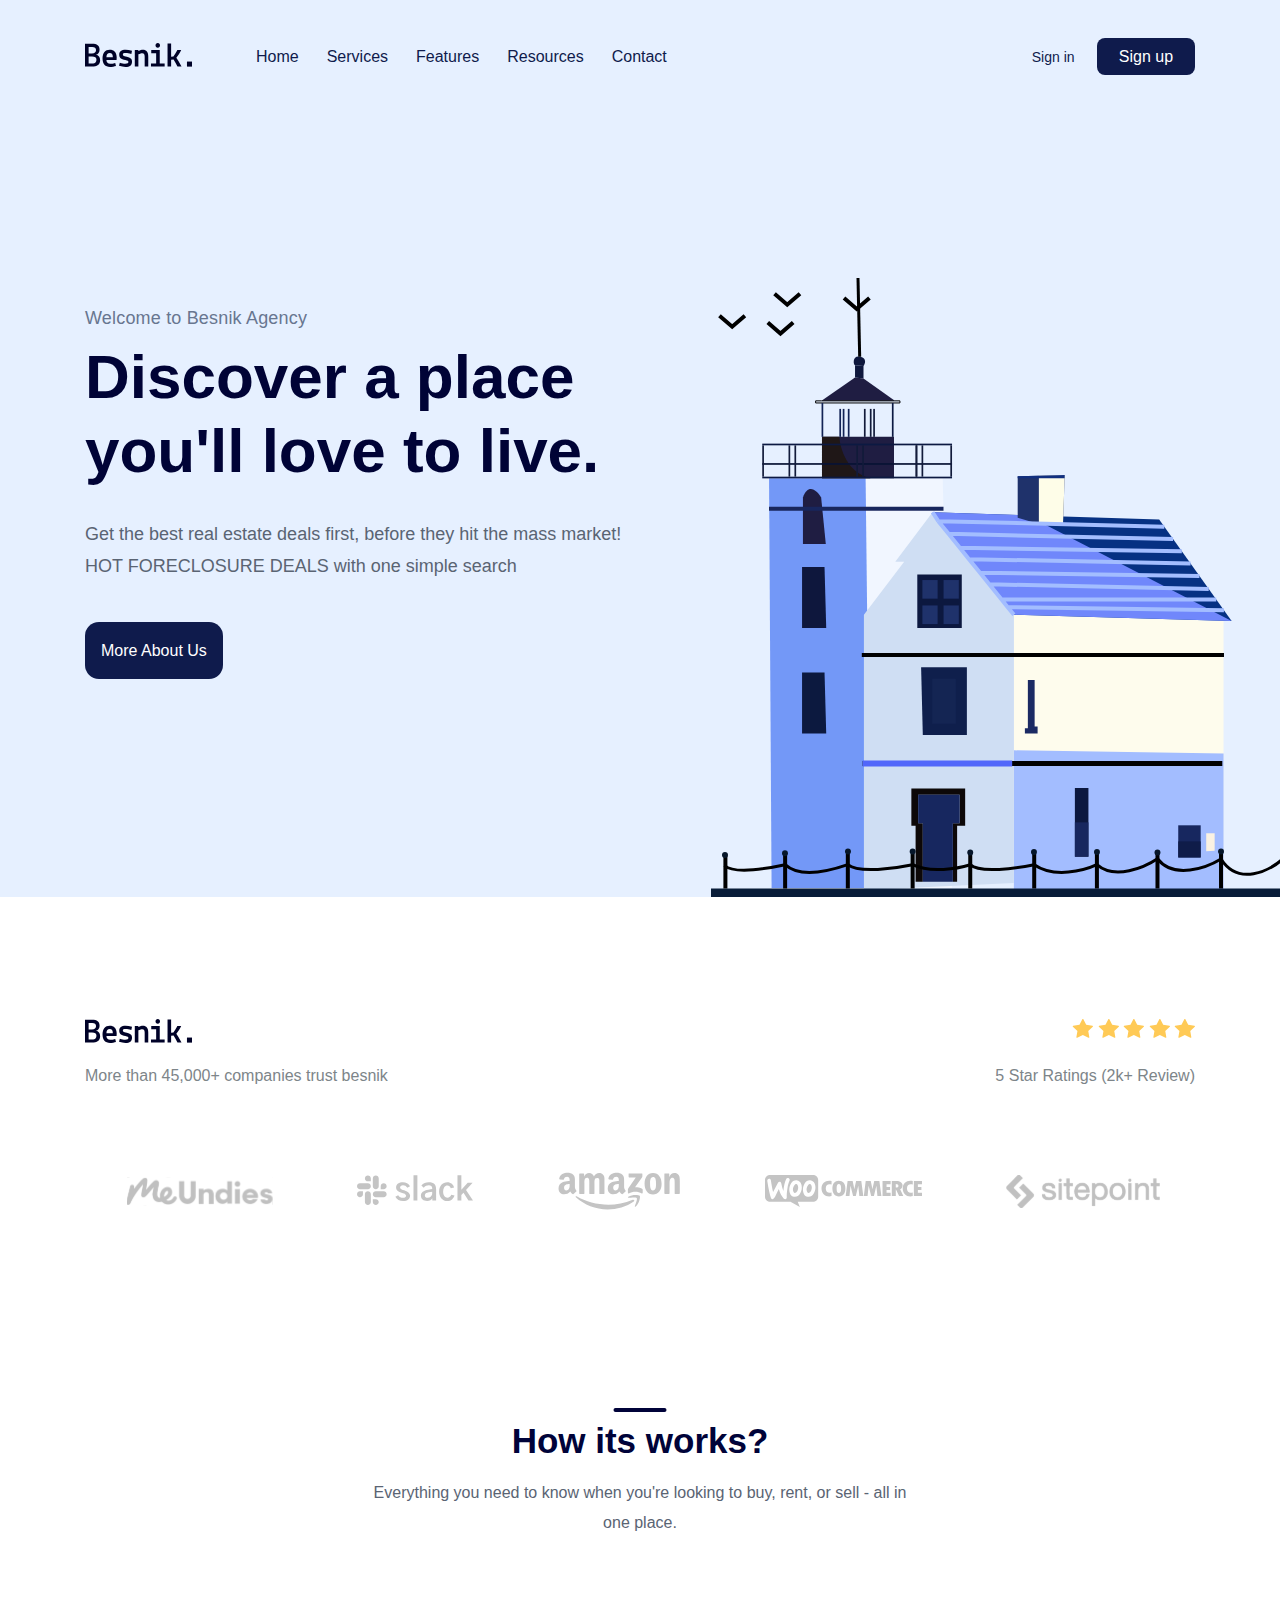
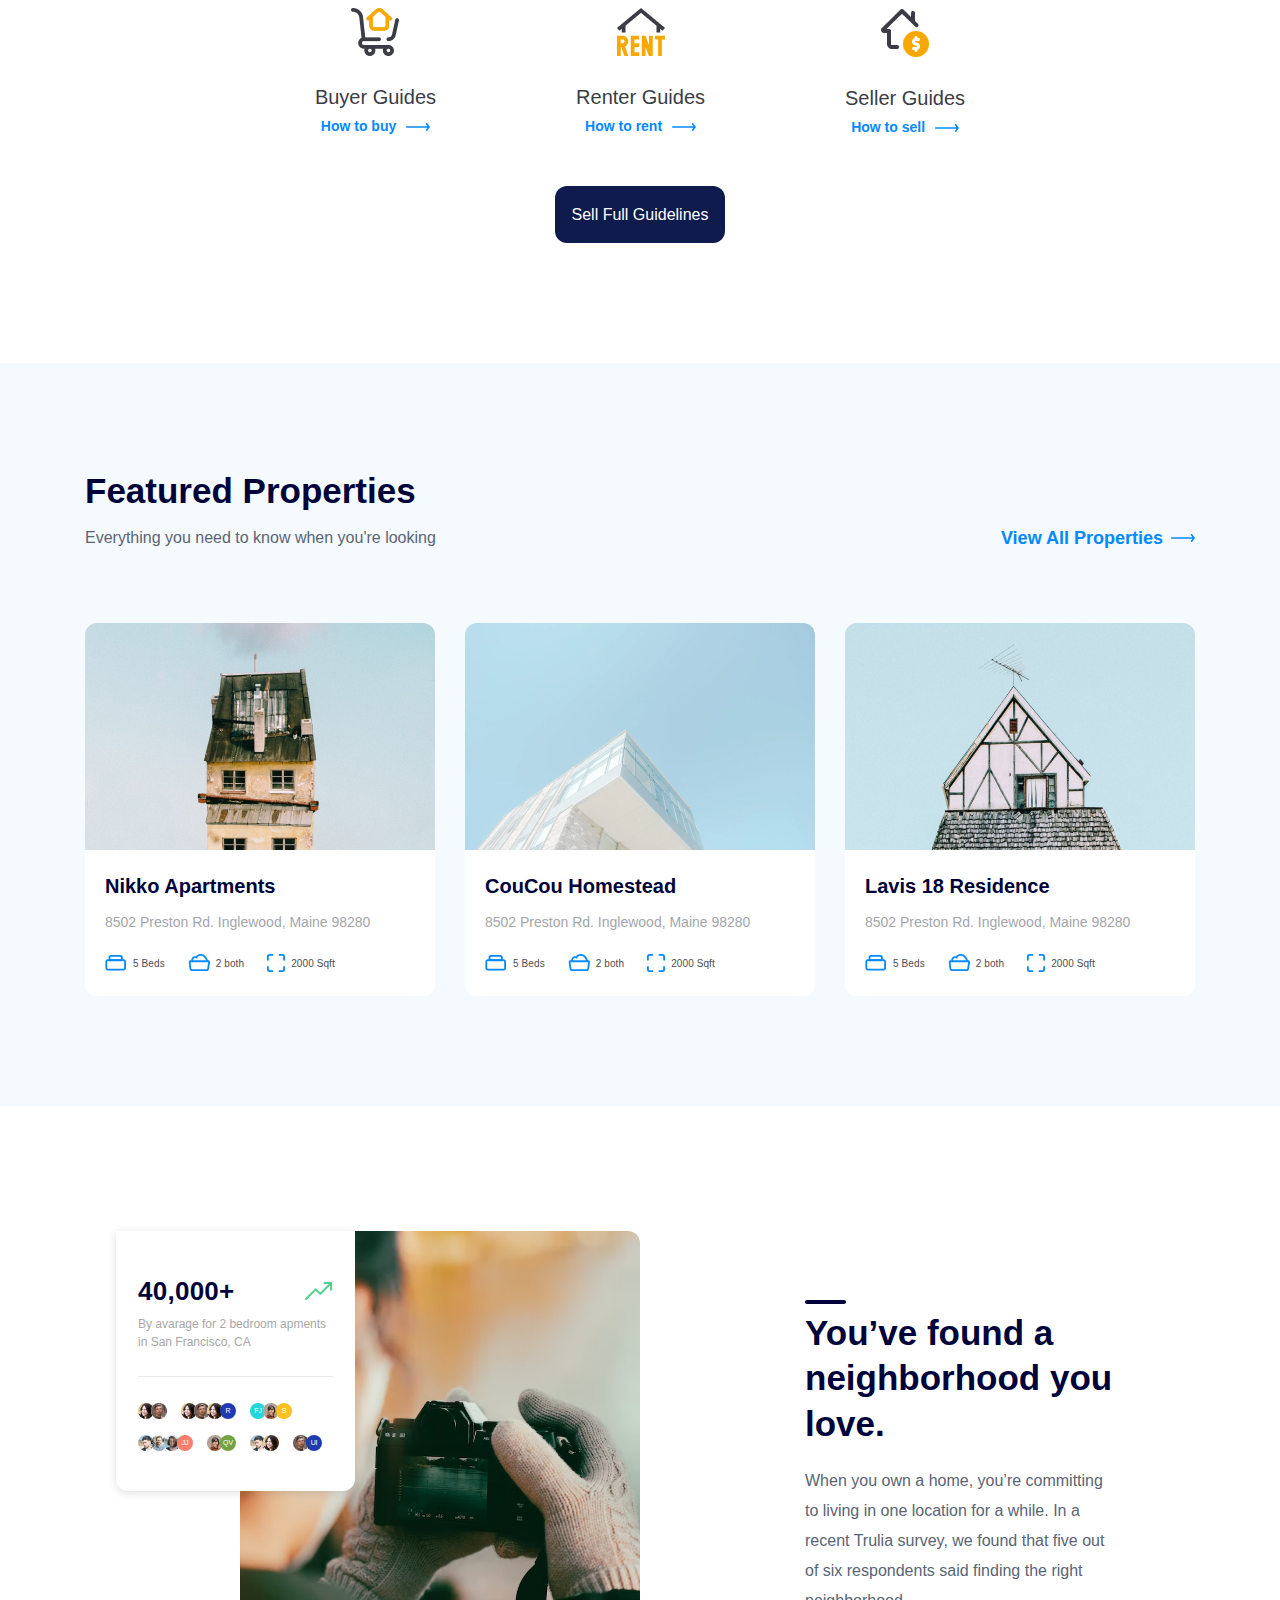
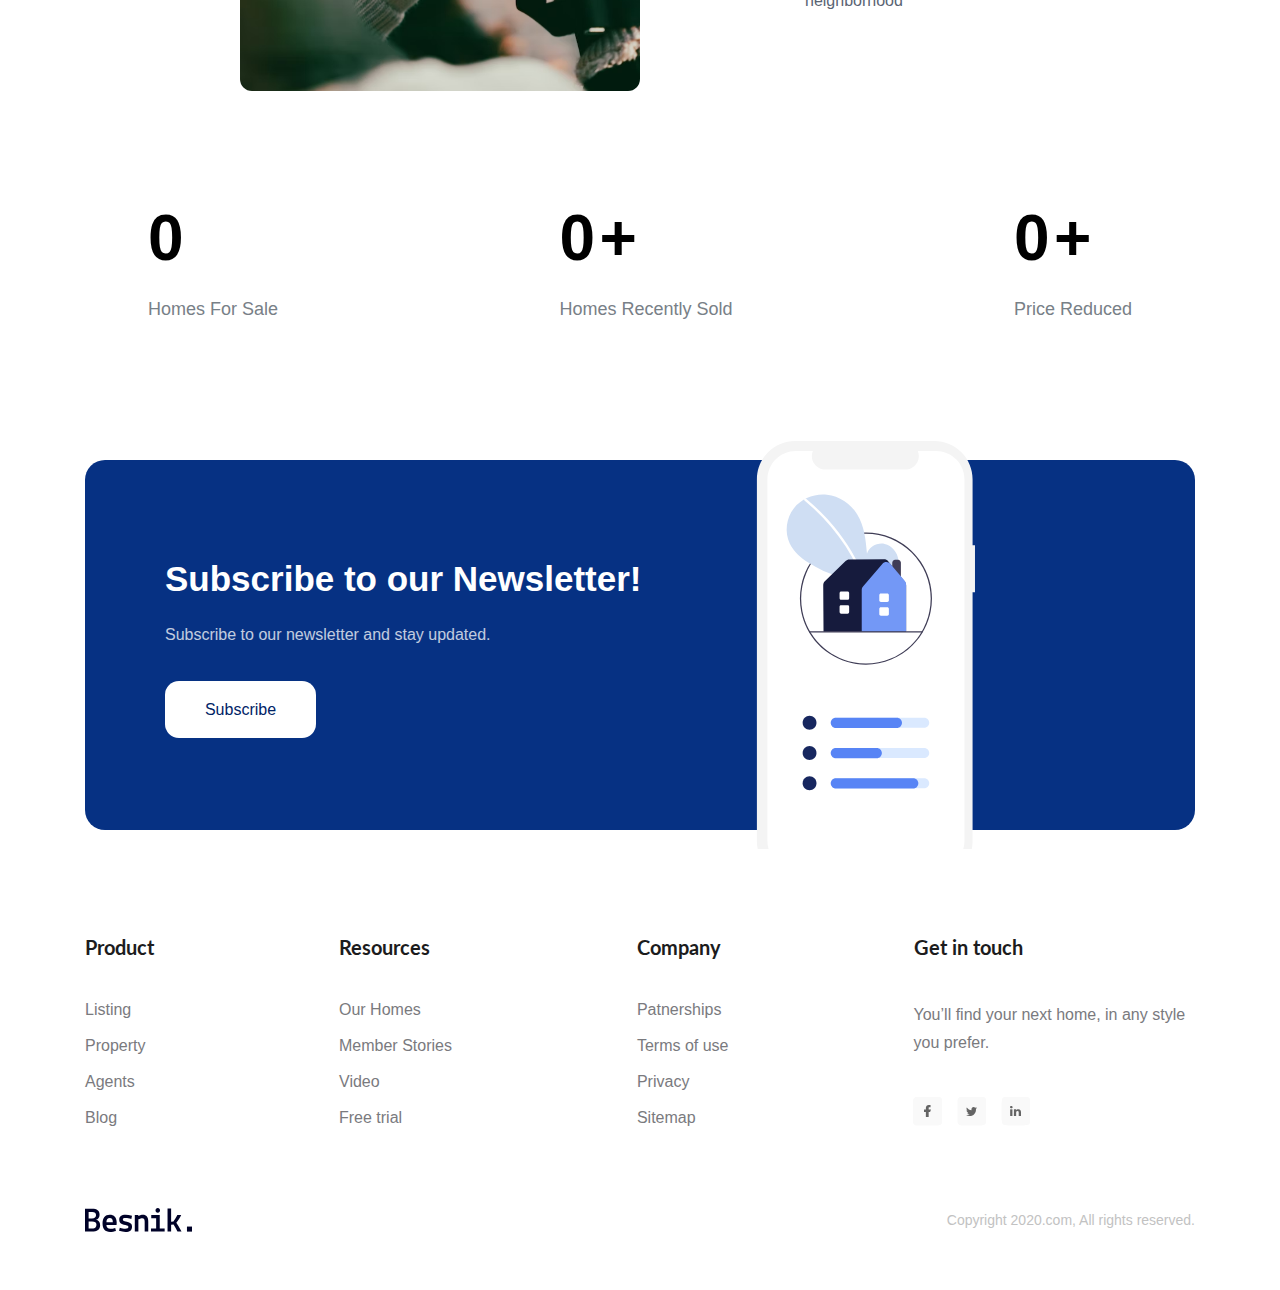
==== commit 28460390: "add modal" ====
--- a/index.html
+++ b/index.html
@@ -8,6 +8,7 @@
 
     <!-- CSS Stylesheet -->
     <link rel="stylesheet" href="./assets/css/style.css" />
+    <link rel="stylesheet" href="./assets/css/base.css" />
 
     <!-- jQuery -->
     <script src="https://cdnjs.cloudflare.com/ajax/libs/jquery/3.6.0/jquery.min.js"></script>
@@ -46,7 +47,7 @@
             <!-- Action -->
             <div class="actions">
               <a href="#!" class="action-link">Sign in</a>
-              <a href="#!" class="btn action-btn">Sign up</a>
+              <a href="#!" class="btn action-btn js-form">Sign up</a>
             </div>
           </nav>
         </div>
@@ -537,6 +538,85 @@
         </div>
       </footer>
     </main>
+
+    <!-- Form Sign Up-->
+    <div class="container-form js-modal">
+      <form
+        action=""
+        method="POST"
+        class="form js-modal-container"
+        id="register-form"
+      >
+        <h3 class="heading">Sign Up</h3>
+
+        <div class="spacer"></div>
+
+        <div class="form-group">
+          <label for="fullname" class="form-label">Full name</label>
+          <input
+            id="fullname"
+            name="fullname"
+            type="text"
+            placeholder="Example: Sơn Cao"
+            class="form-control"
+            rules="required"
+          />
+          <span class="form-message"></span>
+        </div>
+
+        <div class="form-group">
+          <label for="email" class="form-label">Email</label>
+          <input
+            id="email"
+            name="email"
+            type="text"
+            placeholder="Example: email@gmail.com"
+            value="email@gmail.com"
+            class="form-control"
+            rules="required|email"
+          />
+          <span class="form-message"></span>
+        </div>
+
+        <div class="form-group">
+          <label for="password" class="form-label">Password</label>
+          <input
+            id="password"
+            name="password"
+            type="password"
+            placeholder="Enter password"
+            class="form-control"
+            rules="required|min:6"
+          />
+          <span class="form-message"></span>
+        </div>
+
+        <div class="form-group">
+          <label for="password_confirmation" class="form-label"
+            >Enter the password</label
+          >
+          <input
+            id="password_confirmation"
+            name="password_confirmation"
+            placeholder="Enter the password"
+            type="password"
+            class="form-control"
+            rules="required|min:6"
+          />
+          <span class="form-message"></span>
+        </div>
+
+        <button class="form-submit">Sign Up</button>
+      </form>
+    </div>
     <script src="./js/main.js"></script>
+    <script src="./js/validation.js"></script>
+
+    <script>
+      var registerForm = new Validator("#register-form");
+      registerForm.onSubmit = function (formData) {
+        console.log(formData);
+      };
+    </script>
   </body>
 </html>
--- a/assets/css/style.css
+++ b/assets/css/style.css
@@ -1,82 +1,3 @@
-* {
-  box-sizing: border-box;
-  padding: 0;
-  margin: 0;
-}
-
-:root {
-  --primary-color: #0f1b4c;
-}
-
-html,
-body {
-  scroll-behavior: smooth;
-}
-
-html {
-  font-size: 62.5%;
-}
-
-body {
-  font-size: 1.6rem;
-  font-family: "Poppins", sans-serif;
-}
-
-a {
-  text-decoration: none;
-}
-
-ul {
-  list-style: none;
-}
-
-#gototop {
-  position: fixed;
-  background: #063183;
-  color: #f9f9f9;
-  font-size: 2.4rem;
-  right: 25px;
-  bottom: 70px;
-  z-index: 999999;
-  width: 50px;
-  height: 50px;
-  border-radius: 20px;
-  text-align: center;
-  line-height: 53px;
-  opacity: 0.8;
-}
-
-.btn {
-  display: inline-block;
-  min-width: 98px;
-  background-color: var(--primary-color);
-  border-radius: 14px;
-  font-weight: 500;
-  font-size: 1.6rem;
-  line-height: 2.1rem;
-  text-align: center;
-  color: #fff;
-  padding: 18px 16px;
-}
-
-.btn:hover {
-  opacity: 0.9;
-}
-
-.line-clamp {
-  display: -webkit-box;
-  -webkit-line-clamp: var(--line-clamp, 2);
-  -webkit-box-orient: vertical;
-  overflow: hidden;
-}
-
-/* Common */
-.content {
-  width: 1110px;
-  max-width: calc(100% - 48px);
-  margin: 0 auto;
-}
-
 /* ----------------------
         HEADER
 ------------------------*/
--- a/assets/css/base.css
+++ b/assets/css/base.css
@@ -0,0 +1,185 @@
+* {
+  box-sizing: border-box;
+  padding: 0;
+  margin: 0;
+}
+
+:root {
+  --primary-color: #0f1b4c;
+}
+
+html,
+body {
+  scroll-behavior: smooth;
+}
+
+html {
+  font-size: 62.5%;
+}
+
+body {
+  font-size: 1.6rem;
+  font-family: "Poppins", sans-serif;
+}
+
+a {
+  text-decoration: none;
+}
+
+ul {
+  list-style: none;
+}
+
+@keyframes modalFadeIn {
+  from {
+    opacity: 0;
+    transform: translateY(-140px);
+  }
+  to {
+    opacity: 1;
+    transform: translateY(0);
+  }
+}
+
+.btn {
+  display: inline-block;
+  min-width: 98px;
+  background-color: var(--primary-color);
+  border-radius: 14px;
+  font-weight: 500;
+  font-size: 1.6rem;
+  line-height: 2.1rem;
+  text-align: center;
+  color: #fff;
+  padding: 18px 16px;
+}
+
+.btn:hover {
+  opacity: 0.9;
+}
+
+.line-clamp {
+  display: -webkit-box;
+  -webkit-line-clamp: var(--line-clamp, 2);
+  -webkit-box-orient: vertical;
+  overflow: hidden;
+}
+
+/* Common */
+.content {
+  width: 1110px;
+  max-width: calc(100% - 48px);
+  margin: 0 auto;
+}
+
+/* ------------------------------------
+      From
+  ------------------------------------- */
+.container-form {
+  background-color: rgba(0, 0, 0, 0.3);
+  width: 100%;
+  height: 100%;
+  box-shadow: 0 2px 5px 0 rgba(51, 62, 73, 0.1);
+  position: fixed;
+  top: 0;
+  left: 0;
+  z-index: 20;
+  display: none;
+}
+
+.container-form.open {
+  display: block;
+}
+
+.form {
+  width: 380px;
+  min-height: 100px;
+  padding: 32px 24px;
+  text-align: center;
+  background: #fff;
+  border-radius: 10px;
+  margin: 50px auto;
+  box-shadow: 0 2px 5px 0 rgba(51, 62, 73, 0.1);
+  animation: modalFadeIn linear 0.3s;
+}
+
+.form .heading {
+  font-size: 2rem;
+}
+
+.form .desc {
+  text-align: center;
+  color: #636d77;
+  font-size: 1.6rem;
+  font-weight: lighter;
+  line-height: 2.4rem;
+  margin-top: 16px;
+  font-weight: 300;
+}
+
+.form-group {
+  display: flex;
+  margin-bottom: 16px;
+  flex-direction: column;
+}
+
+.form-label,
+.form-message {
+  text-align: left;
+}
+
+.form-label {
+  font-weight: 700;
+  padding-bottom: 6px;
+  line-height: 1.8rem;
+  font-size: 1.4rem;
+}
+
+.form-control {
+  height: 40px;
+  padding: 8px 12px;
+  border: 1px solid #b3b3b3;
+  border-radius: 3px;
+  outline: none;
+  font-size: 1.4rem;
+}
+
+.form-control:hover {
+  border-color: #0f1b4c;
+}
+
+.form-group.invalid .form-control {
+  border-color: #f33a58;
+}
+
+.form-group.invalid .form-message {
+  color: #f33a58;
+}
+
+.form-message {
+  font-size: 1.2rem;
+  line-height: 1.6rem;
+  padding: 4px 0 0;
+}
+
+.form-submit {
+  outline: none;
+  background-color: #0f1b4c;
+  margin-top: 12px;
+  padding: 12px 16px;
+  font-weight: 600;
+  color: #fff;
+  border: none;
+  width: 100%;
+  font-size: 14px;
+  border-radius: 8px;
+  cursor: pointer;
+}
+
+.form-submit:hover {
+  background-color: #3b51ac;
+}
+
+.spacer {
+  margin-top: 36px;
+}
